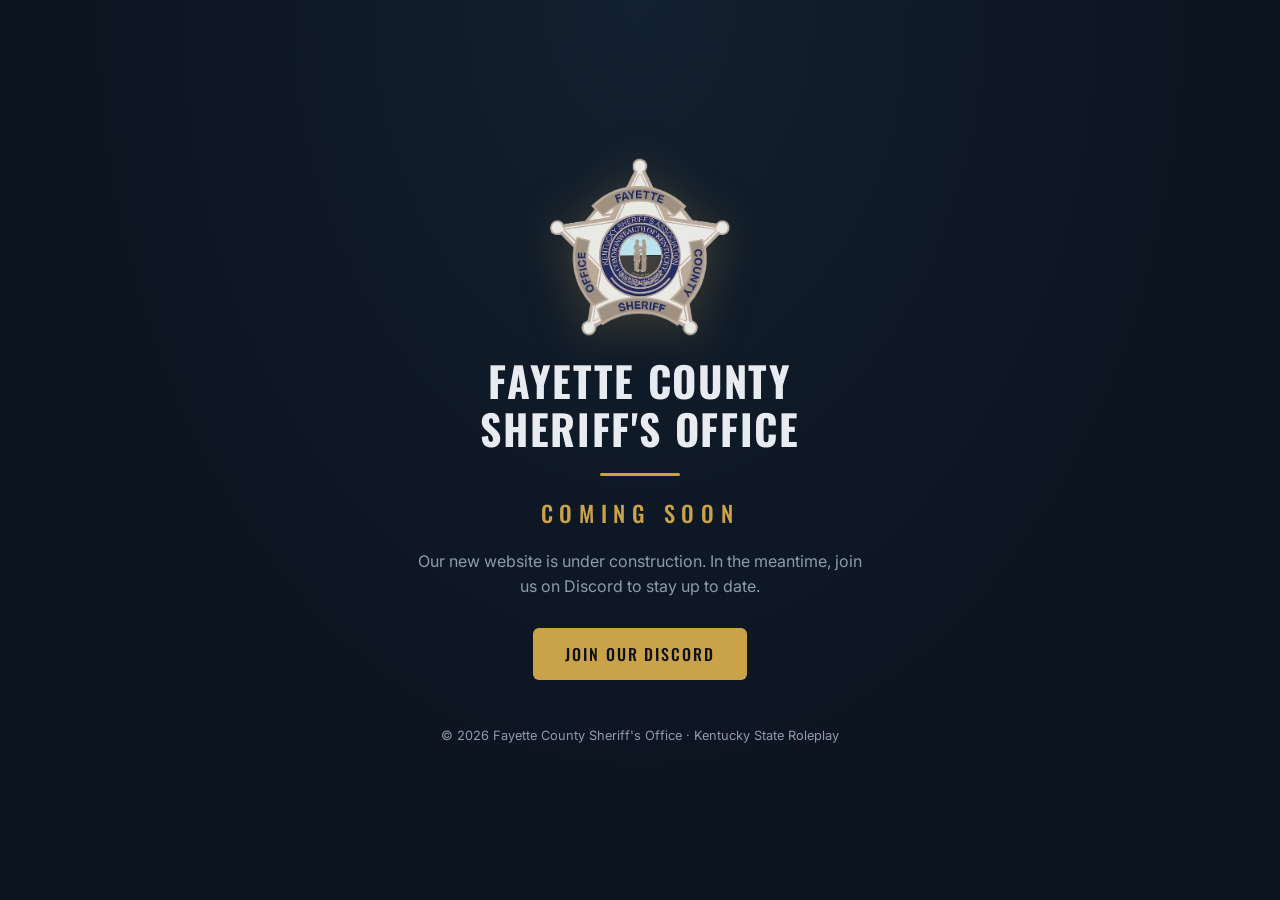
==== index.html @ 818e6e17 "Add files via upload" ====
<!DOCTYPE html>
<html lang="en">
<head>
  <meta charset="UTF-8">
  <meta name="viewport" content="width=device-width, initial-scale=1.0">
  <title>Fayette County Sheriff's Office</title>
  <meta name="description" content="Fayette County Sheriff's Office - Kentucky State Roleplay. Website coming soon.">
  <link rel="icon" href="logo.png">
  <link rel="preconnect" href="https://fonts.googleapis.com">
  <link rel="preconnect" href="https://fonts.gstatic.com" crossorigin>
  <link href="https://fonts.googleapis.com/css2?family=Oswald:wght@500;700&family=Inter:wght@400;500&display=swap" rel="stylesheet">
  <style>
    :root {
      --bg: #0c1420;
      --bg-2: #13202f;
      --gold: #c9a24a;
      --gold-light: #e2c275;
      --text: #e8ecf1;
      --muted: #8f9bab;
    }

    * { margin: 0; padding: 0; box-sizing: border-box; }

    html, body { height: 100%; }

    body {
      font-family: "Inter", system-ui, sans-serif;
      color: var(--text);
      background:
        radial-gradient(ellipse at top, var(--bg-2) 0%, var(--bg) 65%);
      background-color: var(--bg);
      display: flex;
      flex-direction: column;
      align-items: center;
      justify-content: center;
      text-align: center;
      padding: 24px 16px;
      min-height: 100vh;
    }

    main {
      display: flex;
      flex-direction: column;
      align-items: center;
      gap: 20px;
      max-width: 640px;
      width: 100%;
    }

    .logo {
      width: 180px;
      height: 180px;
      object-fit: contain;
      filter: drop-shadow(0 6px 24px rgba(201, 162, 74, 0.25));
    }

    .dept {
      font-family: "Oswald", sans-serif;
      font-weight: 700;
      font-size: clamp(1.6rem, 5vw, 2.6rem);
      letter-spacing: 0.04em;
      text-transform: uppercase;
      line-height: 1.15;
    }

    .divider {
      width: 80px;
      height: 3px;
      background: var(--gold);
      border-radius: 2px;
    }

    .status {
      font-family: "Oswald", sans-serif;
      font-weight: 500;
      font-size: clamp(1.1rem, 3.5vw, 1.4rem);
      letter-spacing: 0.3em;
      text-transform: uppercase;
      color: var(--gold);
    }

    .blurb {
      color: var(--muted);
      font-size: 1rem;
      line-height: 1.6;
      max-width: 460px;
    }

    .btn {
      margin-top: 8px;
      display: inline-block;
      padding: 14px 32px;
      background: var(--gold);
      color: #111;
      font-family: "Oswald", sans-serif;
      font-weight: 500;
      font-size: 1rem;
      letter-spacing: 0.12em;
      text-transform: uppercase;
      text-decoration: none;
      border-radius: 6px;
      transition: background 0.2s ease, transform 0.2s ease;
    }

    .btn:hover,
    .btn:focus-visible {
      background: var(--gold-light);
      transform: translateY(-2px);
    }

    footer {
      margin-top: 48px;
      color: var(--muted);
      font-size: 0.8rem;
    }
  </style>
</head>
<body>
  <main>
    <img class="logo" src="logo.png" alt="Fayette County Sheriff's Office logo" onerror="this.style.display='none'">
    <h1 class="dept">Fayette County<br>Sheriff's Office</h1>
    <div class="divider"></div>
    <p class="status">Coming Soon</p>
    <p class="blurb">Our new website is under construction. In the meantime, join us on Discord to stay up to date.</p>
    <a class="btn" href="https://discord.gg/nMPwQ7AFHk" target="_blank" rel="noopener">Join Our Discord</a>
  </main>
  <footer>
    &copy; <span id="year"></span> Fayette County Sheriff's Office &middot; Kentucky State Roleplay
  </footer>
  <script>
    document.getElementById("year").textContent = new Date().getFullYear();
  </script>
</body>
</html>
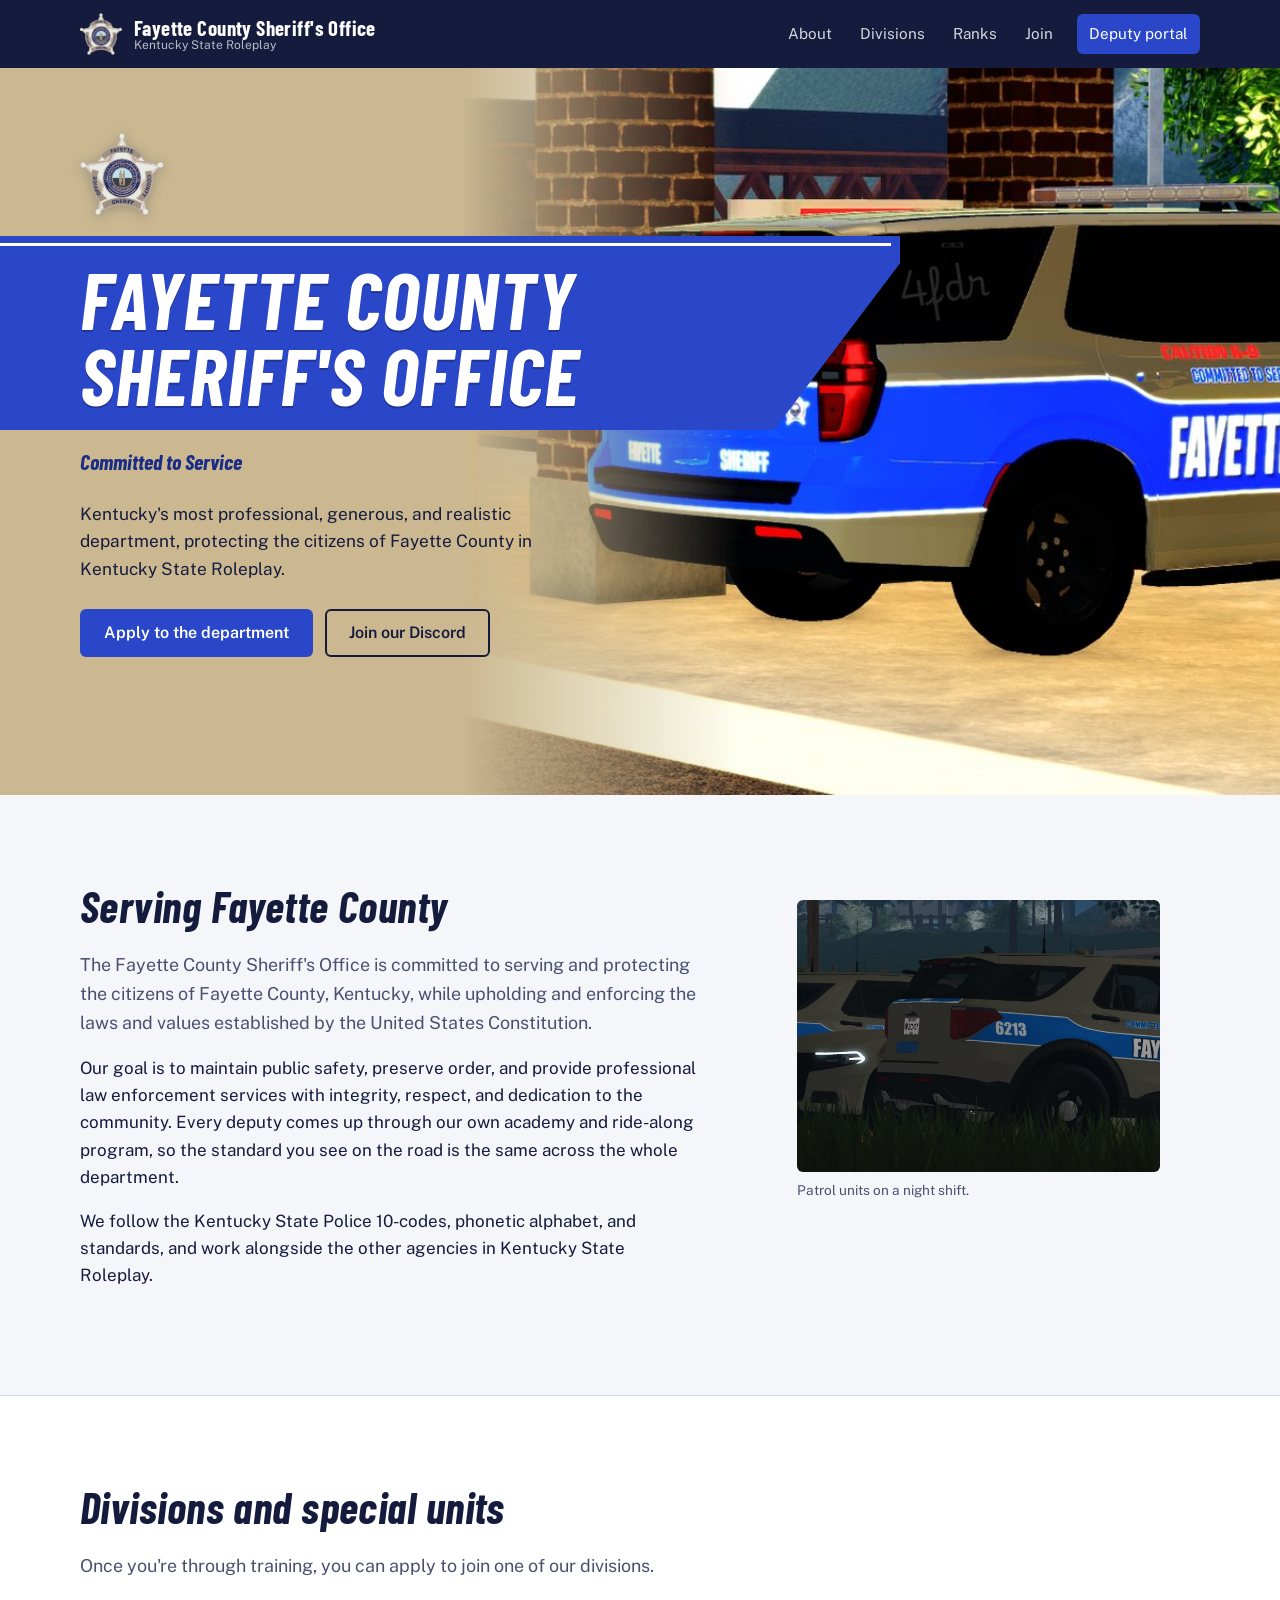
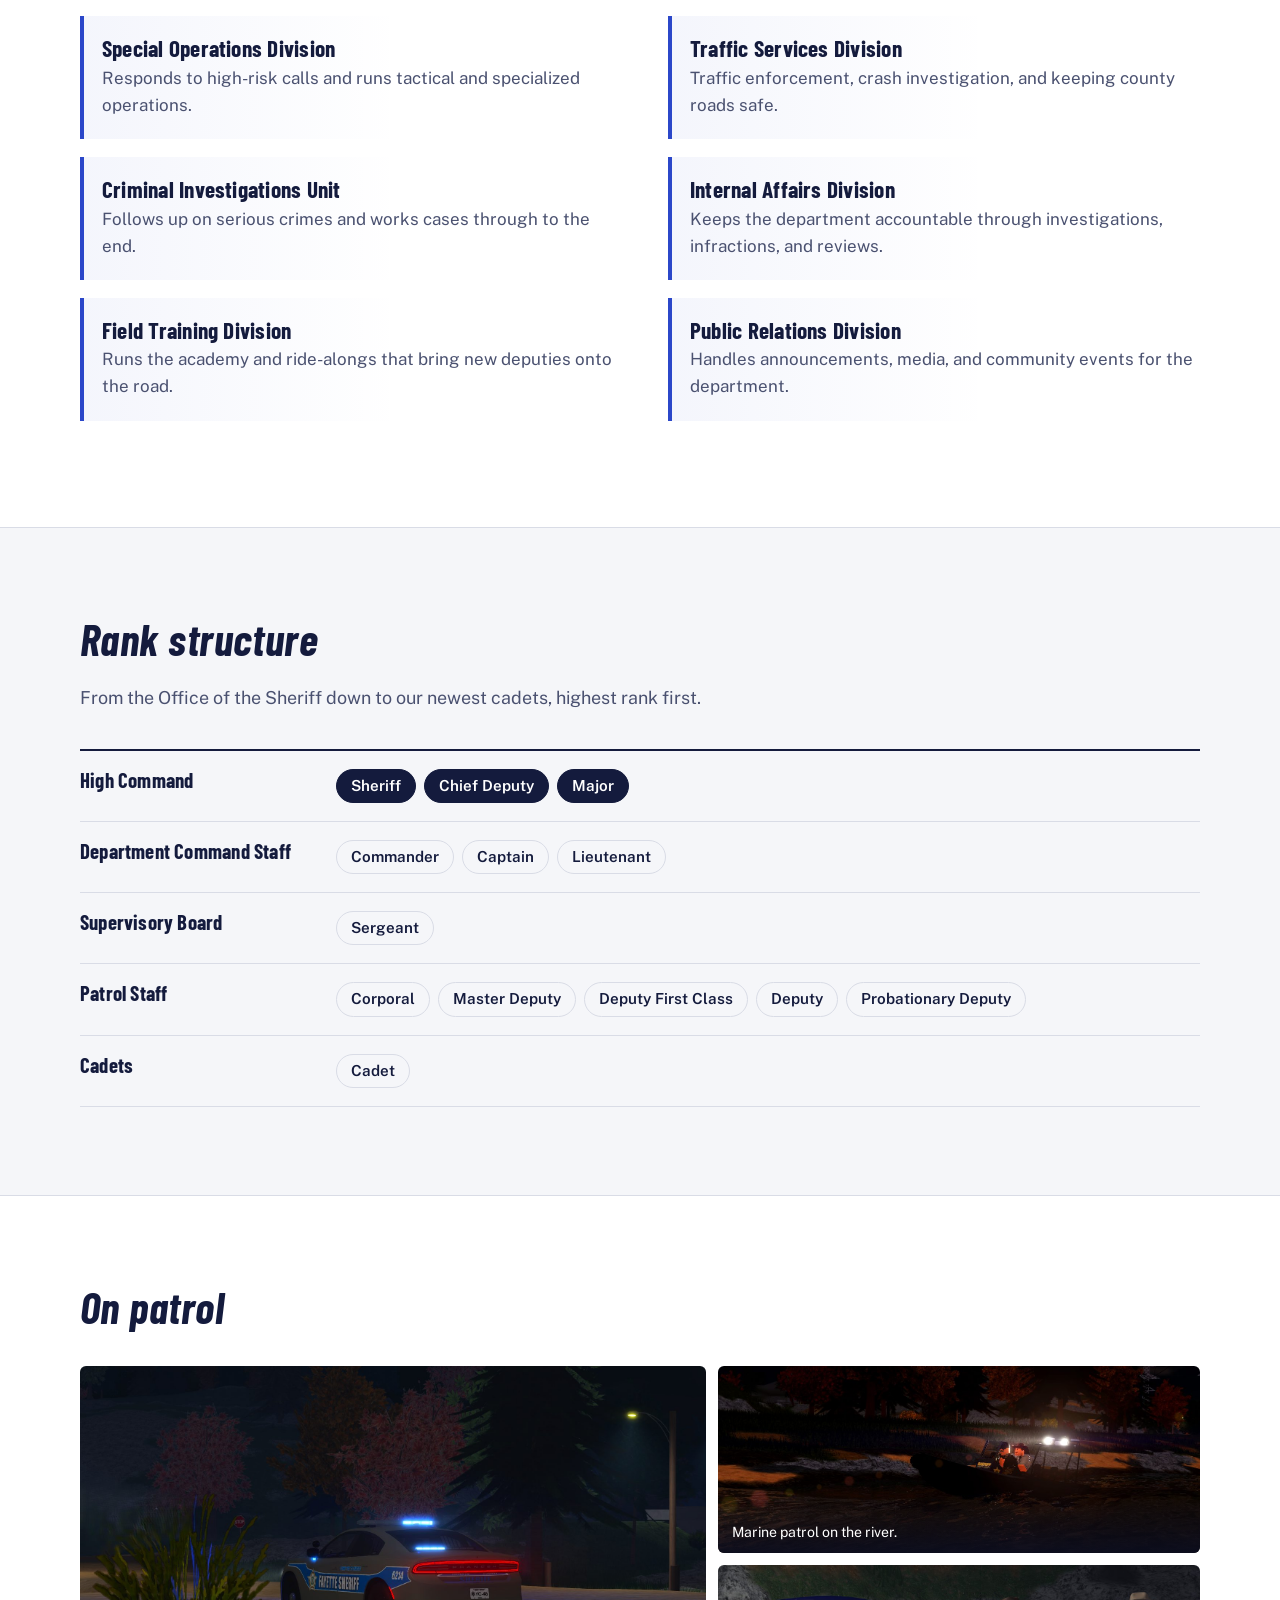
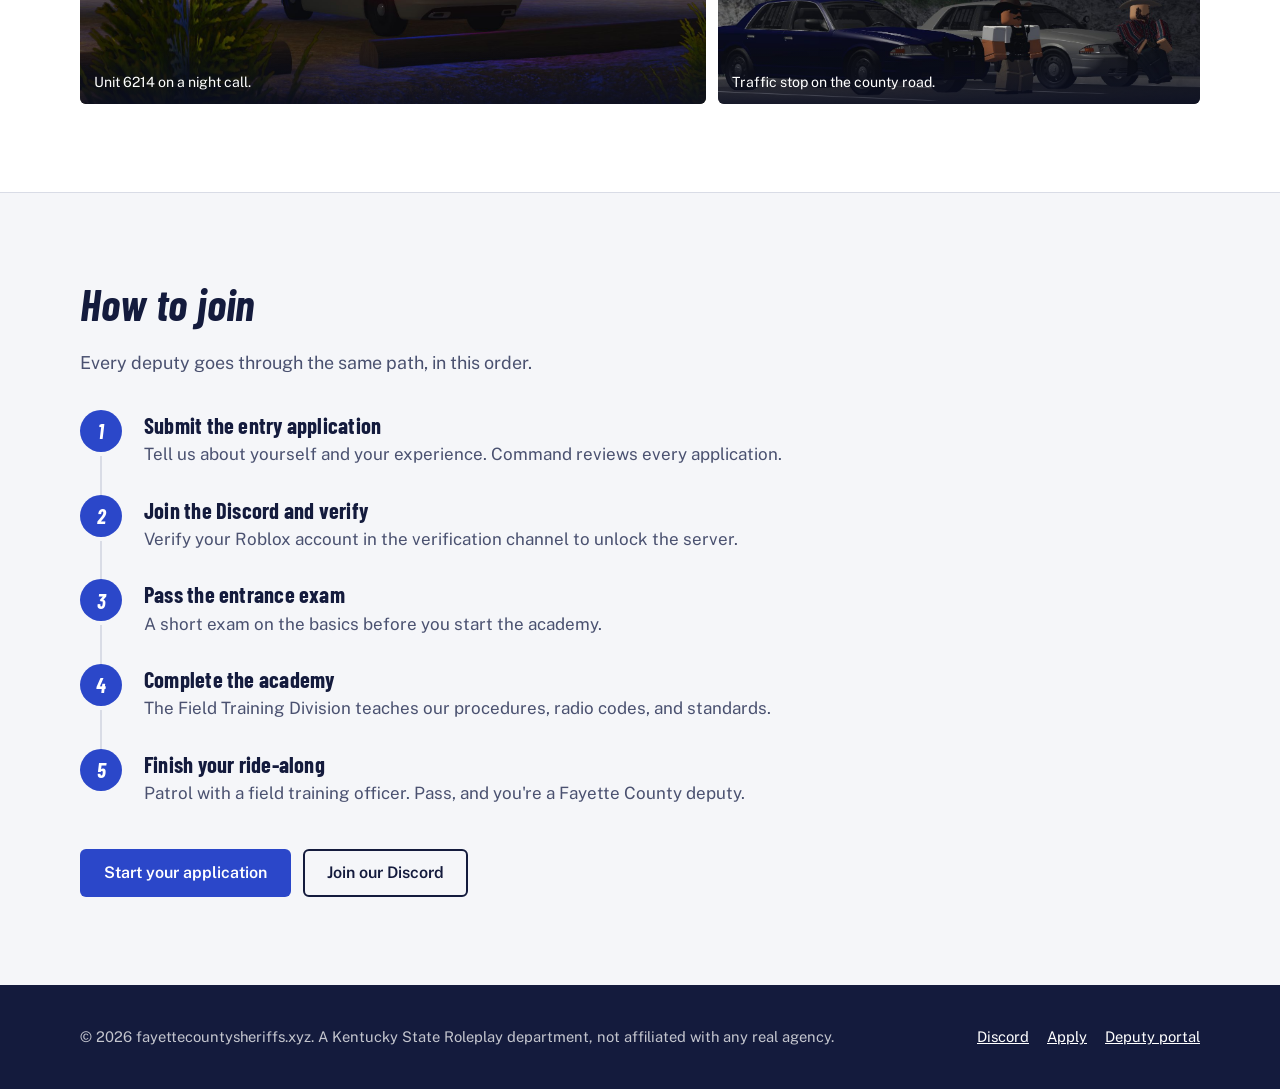
==== commit ab6f2d88: "Add files via upload" ====
--- a/index.html
+++ b/index.html
@@ -4,131 +4,254 @@
   <meta charset="UTF-8">
   <meta name="viewport" content="width=device-width, initial-scale=1.0">
   <title>Fayette County Sheriff's Office</title>
-  <meta name="description" content="Fayette County Sheriff's Office - Kentucky State Roleplay. Website coming soon.">
+  <meta name="description" content="The Fayette County Sheriff's Office in Kentucky State Roleplay. Committed to Service.">
+  <meta property="og:title" content="Fayette County Sheriff's Office">
+  <meta property="og:description" content="Kentucky's most professional, generous, and realistic department. Committed to Service.">
+  <meta property="og:image" content="https://fayettecountysheriffs.xyz/photo-tahoe.jpg">
+  <meta name="theme-color" content="#141b3d">
   <link rel="icon" href="logo.png">
   <link rel="preconnect" href="https://fonts.googleapis.com">
   <link rel="preconnect" href="https://fonts.gstatic.com" crossorigin>
-  <link href="https://fonts.googleapis.com/css2?family=Oswald:wght@500;700&family=Inter:wght@400;500&display=swap" rel="stylesheet">
+  <link href="https://fonts.googleapis.com/css2?family=Barlow+Condensed:ital,wght@0,600;0,700;1,700&family=Public+Sans:wght@400;600;700&display=swap" rel="stylesheet">
+  <link rel="stylesheet" href="styles.css">
   <style>
-    :root {
-      --bg: #0c1420;
-      --bg-2: #13202f;
-      --gold: #c9a24a;
-      --gold-light: #e2c275;
-      --text: #e8ecf1;
-      --muted: #8f9bab;
-    }
-
-    * { margin: 0; padding: 0; box-sizing: border-box; }
-
-    html, body { height: 100%; }
-
-    body {
-      font-family: "Inter", system-ui, sans-serif;
-      color: var(--text);
-      background:
-        radial-gradient(ellipse at top, var(--bg-2) 0%, var(--bg) 65%);
-      background-color: var(--bg);
-      display: flex;
-      flex-direction: column;
-      align-items: center;
-      justify-content: center;
-      text-align: center;
-      padding: 24px 16px;
-      min-height: 100vh;
-    }
-
-    main {
-      display: flex;
-      flex-direction: column;
-      align-items: center;
-      gap: 20px;
-      max-width: 640px;
-      width: 100%;
-    }
-
-    .logo {
-      width: 180px;
-      height: 180px;
-      object-fit: contain;
-      filter: drop-shadow(0 6px 24px rgba(201, 162, 74, 0.25));
-    }
-
-    .dept {
-      font-family: "Oswald", sans-serif;
-      font-weight: 700;
-      font-size: clamp(1.6rem, 5vw, 2.6rem);
-      letter-spacing: 0.04em;
-      text-transform: uppercase;
-      line-height: 1.15;
-    }
-
-    .divider {
-      width: 80px;
-      height: 3px;
-      background: var(--gold);
-      border-radius: 2px;
-    }
-
-    .status {
-      font-family: "Oswald", sans-serif;
-      font-weight: 500;
-      font-size: clamp(1.1rem, 3.5vw, 1.4rem);
-      letter-spacing: 0.3em;
-      text-transform: uppercase;
-      color: var(--gold);
-    }
-
-    .blurb {
-      color: var(--muted);
-      font-size: 1rem;
-      line-height: 1.6;
-      max-width: 460px;
-    }
-
-    .btn {
-      margin-top: 8px;
-      display: inline-block;
-      padding: 14px 32px;
-      background: var(--gold);
-      color: #111;
-      font-family: "Oswald", sans-serif;
-      font-weight: 500;
-      font-size: 1rem;
-      letter-spacing: 0.12em;
-      text-transform: uppercase;
-      text-decoration: none;
-      border-radius: 6px;
-      transition: background 0.2s ease, transform 0.2s ease;
-    }
-
-    .btn:hover,
-    .btn:focus-visible {
-      background: var(--gold-light);
-      transform: translateY(-2px);
-    }
-
-    footer {
-      margin-top: 48px;
-      color: var(--muted);
-      font-size: 0.8rem;
-    }
+    /* ---------- hero: the livery ---------- */
+    .hero {
+      --gutter: max(16px, calc((100vw - var(--wrap)) / 2));
+      position: relative; overflow: hidden;
+      background: var(--khaki);
+      padding: 64px 0 72px;
+      min-height: 560px;
+    }
+    .hero-photo {
+      position: absolute; top: 0; right: 0; bottom: 0; width: 64%; height: 100%;
+      object-fit: cover; object-position: 60% 50%;
+      -webkit-mask-image: linear-gradient(to right, transparent 0%, #000 34%);
+      mask-image: linear-gradient(to right, transparent 0%, #000 34%);
+    }
+    .hero-inner { position: relative; }
+    .hero-badge { width: 84px; height: 84px; margin-bottom: 20px; filter: drop-shadow(0 2px 6px rgba(20, 27, 61, 0.25)); }
+
+    .stripe {
+      position: relative;
+      margin-left: calc(var(--gutter) * -1);
+      padding: 18px 64px 18px var(--gutter);
+      width: min(100vw, calc(var(--gutter) + 820px));
+      background: var(--blue);
+      clip-path: polygon(0 0, 100% 0, 100% 14%, 86% 100%, 0 100%);
+      animation: stripe-in 0.9s cubic-bezier(0.2, 0.7, 0.2, 1) both;
+    }
+    /* white pinstripe riding the top edge, like the decal */
+    .stripe::before {
+      content: ""; position: absolute; left: 0; right: 0; top: 7px; height: 3px; background: var(--white);
+      clip-path: polygon(0 0, 99% 0, 99% 100%, 0 100%);
+    }
+    .stripe h1 {
+      margin: 6px 0 0; color: var(--white);
+      font-size: clamp(2.7rem, 7vw, 5rem); font-style: italic; text-transform: uppercase; letter-spacing: 0.015em;
+      line-height: 0.95;
+      text-shadow: 0 2px 0 rgba(10, 16, 50, 0.35);
+    }
+    @keyframes stripe-in { from { transform: translateX(-102%); } to { transform: none; } }
+
+    .motto { font-family: var(--display); font-style: italic; font-weight: 700; color: var(--blue-deep); font-size: 1.35rem; margin: 14px 0 22px; }
+    .hero-lede { max-width: 470px; font-size: 1.08rem; color: var(--ink); }
+    .hero-actions { display: flex; flex-wrap: wrap; gap: 12px; margin-top: 26px; }
+    .hero-live { margin-top: 26px; font-size: 0.95rem; color: var(--ink-soft); min-height: 1.6em; }
+    .hero-live b { color: var(--ink); }
+
+    @media (max-width: 860px) {
+      .hero { padding: 0 0 48px; min-height: 0; }
+      .hero-photo { position: static; width: 100%; height: 240px; -webkit-mask-image: linear-gradient(to bottom, #000 70%, transparent); mask-image: linear-gradient(to bottom, #000 70%, transparent); }
+      .hero-badge { display: none; }
+      .stripe { margin-top: -28px; padding-right: 40px; }
+    }
+
+    /* ---------- sections ---------- */
+    section.block { padding: 88px 0; }
+    section.block.tint { background: var(--white); border-block: 1px solid var(--line); }
+    .lead { font-size: 1.12rem; max-width: 64ch; color: var(--ink-soft); }
+
+    /* announcements */
+    #announcements { display: none; background: var(--ink); color: var(--white); padding: 28px 0; }
+    #announcements.show { display: block; }
+    .ann { display: grid; grid-template-columns: 140px 1fr; gap: 6px 24px; padding: 12px 0; border-top: 1px solid rgba(255, 255, 255, 0.12); }
+    .ann:first-of-type { border-top: 0; }
+    .ann time { color: var(--khaki); font-size: 0.9rem; padding-top: 3px; }
+    .ann h3 { margin: 0 0 4px; font-size: 1.35rem; }
+    .ann p { margin: 0; color: rgba(255, 255, 255, 0.82); white-space: pre-line; }
+    @media (max-width: 640px) { .ann { grid-template-columns: 1fr; } }
+
+    /* about */
+    .about { display: grid; grid-template-columns: 1.4fr 1fr; gap: 56px; align-items: start; }
+    .about-photo img { border-radius: var(--radius); aspect-ratio: 4 / 3; object-fit: cover; width: 100%; }
+    .about-photo figcaption { font-size: 0.85rem; color: var(--ink-soft); margin-top: 8px; }
+    @media (max-width: 860px) { .about { grid-template-columns: 1fr; gap: 32px; } }
+
+    /* divisions */
+    .divisions { display: grid; grid-template-columns: repeat(2, 1fr); gap: 0 56px; margin-top: 36px; }
+    .division { padding: 20px 0 20px 18px; border-left: 4px solid var(--blue); margin-bottom: 18px; background: linear-gradient(to right, rgba(43, 71, 201, 0.05), transparent 60%); }
+    .division h3 { margin-bottom: 4px; }
+    .division p { margin: 0; color: var(--ink-soft); }
+    @media (max-width: 760px) { .divisions { grid-template-columns: 1fr; } }
+
+    /* ranks: highest at the top, grouped by tier */
+    .ranks { margin-top: 36px; border-top: 2px solid var(--ink); }
+    .tier { display: grid; grid-template-columns: 240px 1fr; gap: 16px; padding: 18px 0; border-bottom: 1px solid var(--line); }
+    .tier h3 { margin: 0; font-size: 1.3rem; }
+    .tier ol { list-style: none; margin: 0; padding: 0; display: flex; flex-wrap: wrap; gap: 8px; }
+    .tier li { background: var(--paper); border: 1px solid var(--line); border-radius: 999px; padding: 4px 14px; font-weight: 600; font-size: 0.95rem; }
+    .tier.top li { background: var(--ink); color: var(--white); border-color: var(--ink); }
+    @media (max-width: 640px) { .tier { grid-template-columns: 1fr; gap: 8px; } }
+
+    /* gallery */
+    .gallery { display: grid; grid-template-columns: 1.3fr 1fr; grid-template-rows: auto auto; gap: 12px; margin-top: 36px; }
+    .gallery figure { margin: 0; position: relative; overflow: hidden; border-radius: var(--radius); background: var(--ink); }
+    .gallery img { width: 100%; height: 100%; object-fit: cover; }
+    .gallery .tall { grid-row: span 2; }
+    .gallery figcaption { position: absolute; left: 0; right: 0; bottom: 0; padding: 24px 14px 10px; color: var(--white); font-size: 0.88rem; background: linear-gradient(transparent, rgba(10, 14, 35, 0.8)); }
+    @media (max-width: 760px) { .gallery { grid-template-columns: 1fr; } .gallery .tall { grid-row: auto; } }
+
+    /* join: a real sequence */
+    .steps { list-style: none; counter-reset: step; padding: 0; margin: 36px 0 0; display: grid; gap: 0; max-width: 760px; }
+    .steps li { counter-increment: step; position: relative; padding: 0 0 30px 64px; }
+    .steps li::before {
+      content: counter(step); position: absolute; left: 0; top: -4px; width: 42px; height: 42px; border-radius: 50%;
+      display: grid; place-items: center; background: var(--blue); color: var(--white);
+      font: italic 700 1.3rem var(--display);
+    }
+    .steps li:not(:last-child)::after { content: ""; position: absolute; left: 20px; top: 42px; bottom: 2px; width: 2px; background: var(--line); }
+    .steps h3 { margin-bottom: 4px; font-size: 1.4rem; }
+    .steps p { margin: 0; color: var(--ink-soft); }
+    .join-actions { display: flex; flex-wrap: wrap; gap: 12px; margin-top: 12px; }
   </style>
 </head>
 <body>
+  <header class="topbar">
+    <div class="wrap">
+      <a class="brand" href="./">
+        <img src="logo.png" alt="">
+        <span>Fayette County Sheriff's Office<small>Kentucky State Roleplay</small></span>
+      </a>
+      <button class="nav-toggle" aria-expanded="false" aria-controls="nav">Menu</button>
+      <nav class="nav" id="nav" aria-label="Main">
+        <a href="#about">About</a>
+        <a href="#divisions">Divisions</a>
+        <a href="#ranks">Ranks</a>
+        <a href="#join">Join</a>
+        <a class="nav-portal" href="portal.html">Deputy portal</a>
+      </nav>
+    </div>
+  </header>
+
   <main>
-    <img class="logo" src="logo.png" alt="Fayette County Sheriff's Office logo" onerror="this.style.display='none'">
-    <h1 class="dept">Fayette County<br>Sheriff's Office</h1>
-    <div class="divider"></div>
-    <p class="status">Coming Soon</p>
-    <p class="blurb">Our new website is under construction. In the meantime, join us on Discord to stay up to date.</p>
-    <a class="btn" href="https://discord.gg/nMPwQ7AFHk" target="_blank" rel="noopener">Join Our Discord</a>
+    <section class="hero">
+      <img class="hero-photo" src="photo-tahoe.jpg" alt="A tan and blue Fayette Sheriff Tahoe parked at a gas station">
+      <div class="wrap hero-inner">
+        <img class="hero-badge" src="logo.png" alt="Fayette County Sheriff's Office badge">
+        <div class="stripe"><h1>Fayette County<br>Sheriff's Office</h1></div>
+        <p class="motto">Committed to Service</p>
+        <p class="hero-lede">Kentucky's most professional, generous, and realistic department, protecting the citizens of Fayette County in Kentucky State Roleplay.</p>
+        <div class="hero-actions">
+          <a class="btn btn-primary" href="https://melon.ly/form/7511863119010861056" target="_blank" rel="noopener">Apply to the department</a>
+          <a class="btn btn-outline" href="https://discord.gg/nMPwQ7AFHk" target="_blank" rel="noopener">Join our Discord</a>
+        </div>
+        <p class="hero-live" id="live" aria-live="polite"></p>
+      </div>
+    </section>
+
+    <section id="announcements" aria-labelledby="ann-title">
+      <div class="wrap">
+        <h2 id="ann-title" class="sr-only">Announcements</h2>
+        <div id="ann-list"></div>
+      </div>
+    </section>
+
+    <section class="block" id="about">
+      <div class="wrap about">
+        <div>
+          <h2>Serving Fayette County</h2>
+          <p class="lead">The Fayette County Sheriff's Office is committed to serving and protecting the citizens of Fayette County, Kentucky, while upholding and enforcing the laws and values established by the United States Constitution.</p>
+          <p>Our goal is to maintain public safety, preserve order, and provide professional law enforcement services with integrity, respect, and dedication to the community. Every deputy comes up through our own academy and ride-along program, so the standard you see on the road is the same across the whole department.</p>
+          <p>We follow the Kentucky State Police 10-codes, phonetic alphabet, and standards, and work alongside the other agencies in Kentucky State Roleplay.</p>
+        </div>
+        <figure class="about-photo">
+          <img src="photo-explorers.jpg" alt="Two Fayette Sheriff Explorers, units 6213, parked on the shoulder at night" loading="lazy">
+          <figcaption>Patrol units on a night shift.</figcaption>
+        </figure>
+      </div>
+    </section>
+
+    <section class="block tint" id="divisions">
+      <div class="wrap">
+        <h2>Divisions and special units</h2>
+        <p class="lead">Once you're through training, you can apply to join one of our divisions.</p>
+        <div class="divisions">
+          <div class="division"><h3>Special Operations Division</h3><p>Responds to high-risk calls and runs tactical and specialized operations.</p></div>
+          <div class="division"><h3>Traffic Services Division</h3><p>Traffic enforcement, crash investigation, and keeping county roads safe.</p></div>
+          <div class="division"><h3>Criminal Investigations Unit</h3><p>Follows up on serious crimes and works cases through to the end.</p></div>
+          <div class="division"><h3>Internal Affairs Division</h3><p>Keeps the department accountable through investigations, infractions, and reviews.</p></div>
+          <div class="division"><h3>Field Training Division</h3><p>Runs the academy and ride-alongs that bring new deputies onto the road.</p></div>
+          <div class="division"><h3>Public Relations Division</h3><p>Handles announcements, media, and community events for the department.</p></div>
+        </div>
+      </div>
+    </section>
+
+    <section class="block" id="ranks">
+      <div class="wrap">
+        <h2>Rank structure</h2>
+        <p class="lead">From the Office of the Sheriff down to our newest cadets, highest rank first.</p>
+        <div class="ranks">
+          <div class="tier top"><h3>High Command</h3><ol><li>Sheriff</li><li>Chief Deputy</li><li>Major</li></ol></div>
+          <div class="tier"><h3>Department Command Staff</h3><ol><li>Commander</li><li>Captain</li><li>Lieutenant</li></ol></div>
+          <div class="tier"><h3>Supervisory Board</h3><ol><li>Sergeant</li></ol></div>
+          <div class="tier"><h3>Patrol Staff</h3><ol><li>Corporal</li><li>Master Deputy</li><li>Deputy First Class</li><li>Deputy</li><li>Probationary Deputy</li></ol></div>
+          <div class="tier"><h3>Cadets</h3><ol><li>Cadet</li></ol></div>
+        </div>
+      </div>
+    </section>
+
+    <section class="block tint" id="gallery">
+      <div class="wrap">
+        <h2>On patrol</h2>
+        <div class="gallery">
+          <figure class="tall"><img src="photo-charger.jpg" alt="A Fayette Sheriff Charger, unit 6214, with its blue lights on at night" loading="lazy"><figcaption>Unit 6214 on a night call.</figcaption></figure>
+          <figure><img src="photo-marine.jpg" alt="Two deputies in a sheriff's boat on the river at night" loading="lazy"><figcaption>Marine patrol on the river.</figcaption></figure>
+          <figure><img src="photo-crownvic.jpg" alt="A deputy standing between two Crown Victorias" loading="lazy"><figcaption>Traffic stop on the county road.</figcaption></figure>
+        </div>
+      </div>
+    </section>
+
+    <section class="block" id="join">
+      <div class="wrap">
+        <h2>How to join</h2>
+        <p class="lead">Every deputy goes through the same path, in this order.</p>
+        <ol class="steps">
+          <li><h3>Submit the entry application</h3><p>Tell us about yourself and your experience. Command reviews every application.</p></li>
+          <li><h3>Join the Discord and verify</h3><p>Verify your Roblox account in the verification channel to unlock the server.</p></li>
+          <li><h3>Pass the entrance exam</h3><p>A short exam on the basics before you start the academy.</p></li>
+          <li><h3>Complete the academy</h3><p>The Field Training Division teaches our procedures, radio codes, and standards.</p></li>
+          <li><h3>Finish your ride-along</h3><p>Patrol with a field training officer. Pass, and you're a Fayette County deputy.</p></li>
+        </ol>
+        <div class="join-actions">
+          <a class="btn btn-primary" href="https://melon.ly/form/7511863119010861056" target="_blank" rel="noopener">Start your application</a>
+          <a class="btn btn-outline" href="https://discord.gg/nMPwQ7AFHk" target="_blank" rel="noopener">Join our Discord</a>
+        </div>
+      </div>
+    </section>
   </main>
-  <footer>
-    &copy; <span id="year"></span> Fayette County Sheriff's Office &middot; Kentucky State Roleplay
+
+  <footer class="footer">
+    <div class="wrap">
+      <div>&copy; <span id="year">2026</span> fayettecountysheriffs.xyz. A Kentucky State Roleplay department, not affiliated with any real agency.</div>
+      <div class="footer-links">
+        <a href="https://discord.gg/nMPwQ7AFHk" target="_blank" rel="noopener">Discord</a>
+        <a href="https://melon.ly/form/7511863119010861056" target="_blank" rel="noopener">Apply</a>
+        <a href="portal.html">Deputy portal</a>
+      </div>
+    </div>
   </footer>
-  <script>
-    document.getElementById("year").textContent = new Date().getFullYear();
-  </script>
+
+  <script src="site.js"></script>
 </body>
 </html>
--- a/styles.css
+++ b/styles.css
@@ -0,0 +1,108 @@
+/* Fayette County Sheriff's Office - shared styles.
+   Palette taken from the patrol livery: tan body, royal-blue stripe, white pinstripe. */
+:root {
+  --ink: #141b3d;
+  --ink-soft: #4a5170;
+  --blue: #2b47c9;
+  --blue-deep: #1b2c86;
+  --khaki: #cbb891;
+  --khaki-pale: #ece4d3;
+  --paper: #f5f6f9;
+  --white: #ffffff;
+  --line: #d9dce6;
+  --danger: #b4232f;
+  --ok: #1f7a4d;
+
+  --display: "Barlow Condensed", "Arial Narrow", sans-serif;
+  --body: "Public Sans", system-ui, sans-serif;
+
+  --wrap: 1120px;
+  --radius: 6px;
+}
+
+* { box-sizing: border-box; }
+html { scroll-behavior: smooth; }
+body {
+  margin: 0;
+  font-family: var(--body);
+  font-size: 17px;
+  line-height: 1.6;
+  color: var(--ink);
+  background: var(--paper);
+}
+img { max-width: 100%; display: block; }
+a { color: var(--blue); }
+a:hover { color: var(--blue-deep); }
+:focus-visible { outline: 3px solid var(--blue); outline-offset: 2px; }
+
+h1, h2, h3 { font-family: var(--display); font-weight: 700; line-height: 1.05; margin: 0 0 0.5em; letter-spacing: 0.01em; }
+h2 { font-size: clamp(2rem, 4vw, 2.75rem); font-style: italic; }
+h3 { font-size: 1.45rem; }
+p { margin: 0 0 1em; }
+
+.wrap { width: min(var(--wrap), 100% - 32px); margin-inline: auto; }
+
+/* ---------- buttons ---------- */
+.btn {
+  display: inline-flex; align-items: center; justify-content: center; gap: 8px;
+  font: 600 1rem/1 var(--body);
+  padding: 14px 22px; border-radius: var(--radius);
+  border: 2px solid transparent; cursor: pointer; text-decoration: none;
+  transition: background-color 0.15s ease, color 0.15s ease, border-color 0.15s ease;
+}
+.btn-primary { background: var(--blue); color: var(--white); }
+.btn-primary:hover { background: var(--blue-deep); color: var(--white); }
+.btn-outline { border-color: var(--ink); color: var(--ink); background: transparent; }
+.btn-outline:hover { background: var(--ink); color: var(--white); }
+.btn-quiet { background: transparent; color: var(--ink-soft); padding: 10px 12px; }
+.btn-quiet:hover { color: var(--ink); background: rgba(20, 27, 61, 0.06); }
+.btn-danger { background: transparent; color: var(--danger); border-color: var(--danger); }
+.btn-danger:hover { background: var(--danger); color: var(--white); }
+.btn-sm { padding: 8px 14px; font-size: 0.9rem; }
+.btn:disabled { opacity: 0.55; cursor: not-allowed; }
+
+/* ---------- top bar ---------- */
+.topbar { background: var(--ink); color: var(--white); position: relative; z-index: 5; }
+.topbar .wrap { display: flex; align-items: center; justify-content: space-between; gap: 16px; min-height: 68px; }
+.brand { display: flex; align-items: center; gap: 12px; color: var(--white); text-decoration: none; }
+.brand img { width: 42px; height: 42px; }
+.brand span { font-family: var(--display); font-weight: 700; font-size: 1.3rem; letter-spacing: 0.02em; line-height: 1.05; }
+.brand small { display: block; font-family: var(--body); font-weight: 400; font-size: 0.75rem; letter-spacing: 0; opacity: 0.7; }
+.nav { display: flex; align-items: center; gap: 4px; }
+.nav a { color: rgba(255, 255, 255, 0.82); text-decoration: none; font-size: 0.95rem; padding: 8px 12px; border-radius: var(--radius); }
+.nav a:hover { color: var(--white); background: rgba(255, 255, 255, 0.08); }
+.nav a.nav-portal { background: var(--blue); color: var(--white); margin-left: 8px; }
+.nav a.nav-portal:hover { background: #3a58e0; }
+.nav-toggle { display: none; background: none; border: 0; color: var(--white); font: 600 0.95rem var(--body); padding: 10px; cursor: pointer; }
+
+@media (max-width: 860px) {
+  .nav-toggle { display: block; }
+  .nav { display: none; position: absolute; top: 68px; left: 0; right: 0; flex-direction: column; align-items: stretch; background: var(--ink); padding: 8px 16px 16px; }
+  .nav.open { display: flex; }
+  .nav a.nav-portal { margin: 8px 0 0; text-align: center; }
+}
+
+/* ---------- forms ---------- */
+label { display: block; font-weight: 600; font-size: 0.92rem; margin-bottom: 6px; }
+.field { margin-bottom: 18px; }
+.hint { font-size: 0.85rem; color: var(--ink-soft); margin-top: 4px; }
+input, select, textarea {
+  width: 100%; font: 400 1rem var(--body); color: var(--ink);
+  padding: 11px 12px; border: 1.5px solid var(--line); border-radius: var(--radius); background: var(--white);
+}
+input:focus, select:focus, textarea:focus { border-color: var(--blue); outline: none; box-shadow: 0 0 0 3px rgba(43, 71, 201, 0.18); }
+textarea { resize: vertical; min-height: 120px; line-height: 1.5; }
+
+.form-error { color: var(--danger); font-weight: 600; font-size: 0.92rem; min-height: 1.4em; margin: 0 0 12px; }
+
+/* ---------- footer ---------- */
+.footer { background: var(--ink); color: rgba(255, 255, 255, 0.75); padding: 40px 0; font-size: 0.92rem; }
+.footer .wrap { display: flex; flex-wrap: wrap; justify-content: space-between; gap: 20px; align-items: center; }
+.footer a { color: var(--white); }
+.footer-links { display: flex; flex-wrap: wrap; gap: 18px; }
+
+.sr-only { position: absolute; width: 1px; height: 1px; overflow: hidden; clip: rect(0 0 0 0); white-space: nowrap; }
+
+@media (prefers-reduced-motion: reduce) {
+  *, *::before, *::after { animation: none !important; transition: none !important; scroll-behavior: auto !important; }
+}
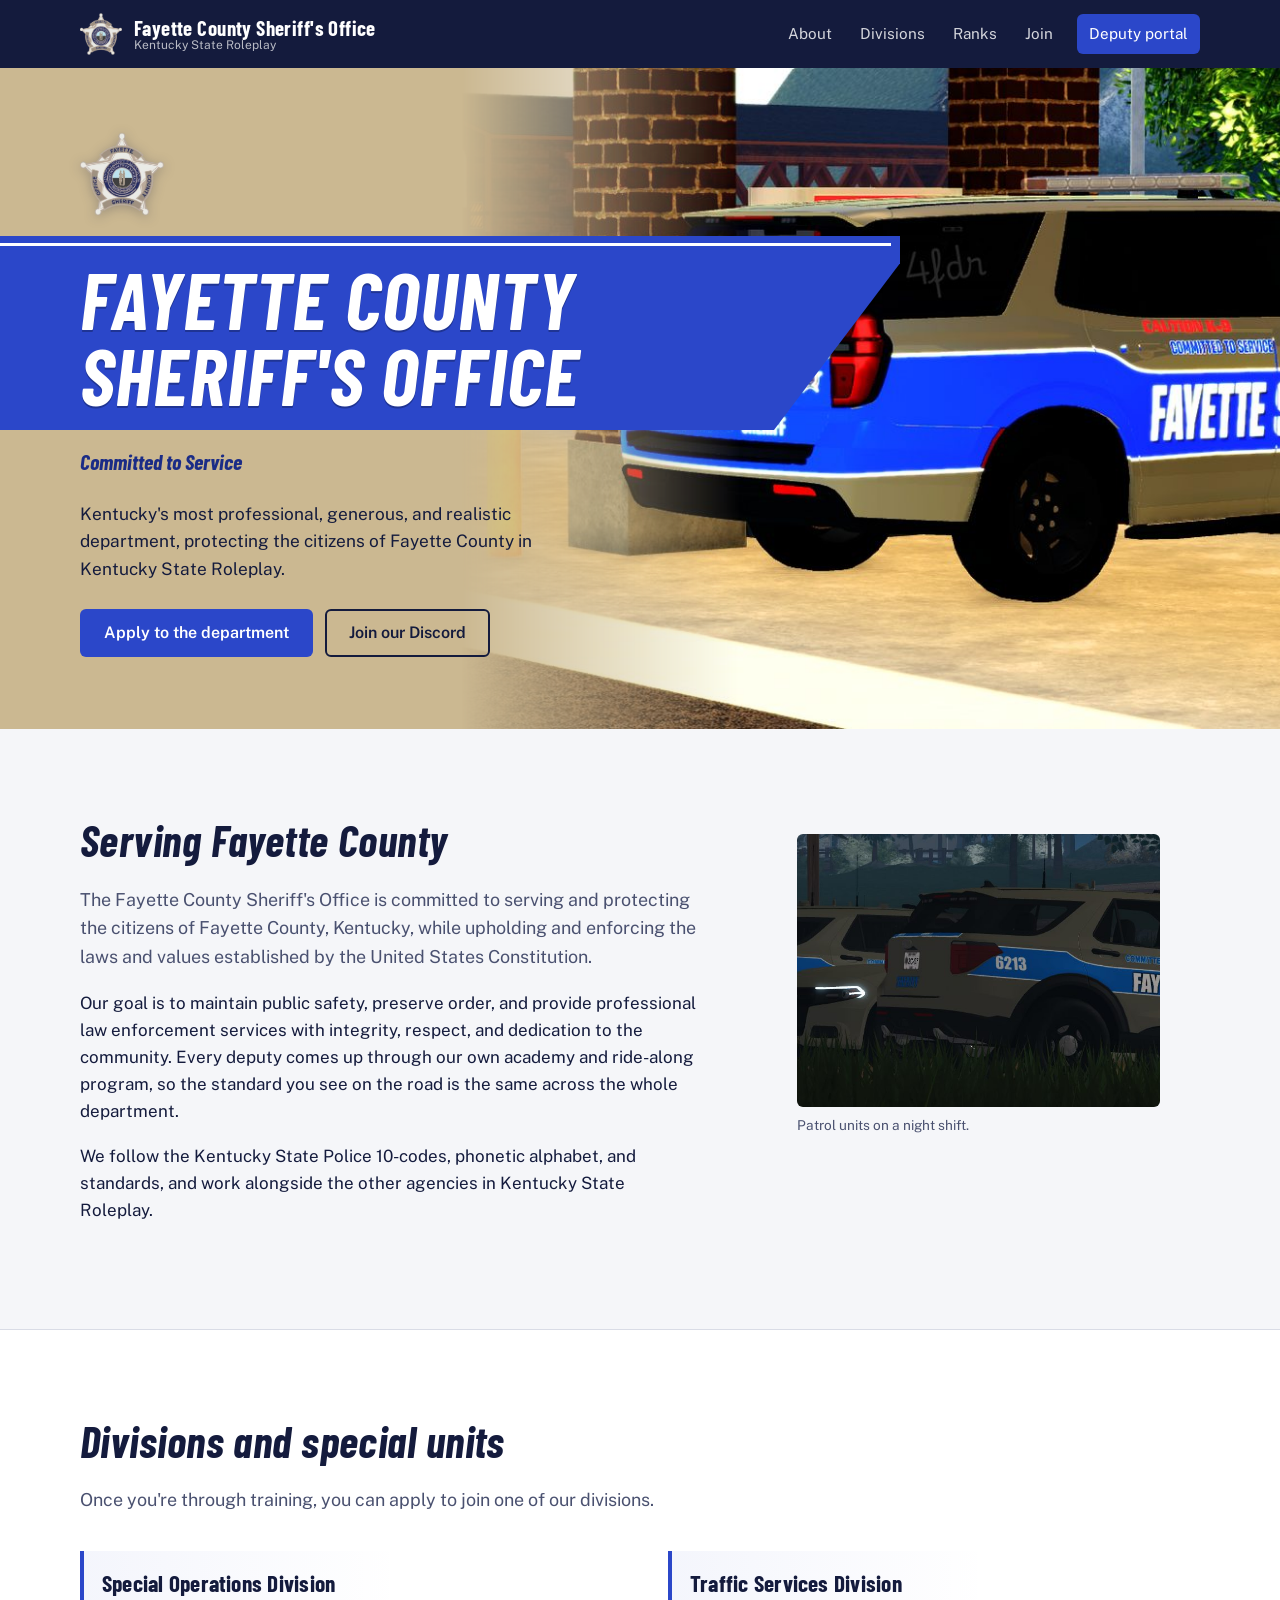
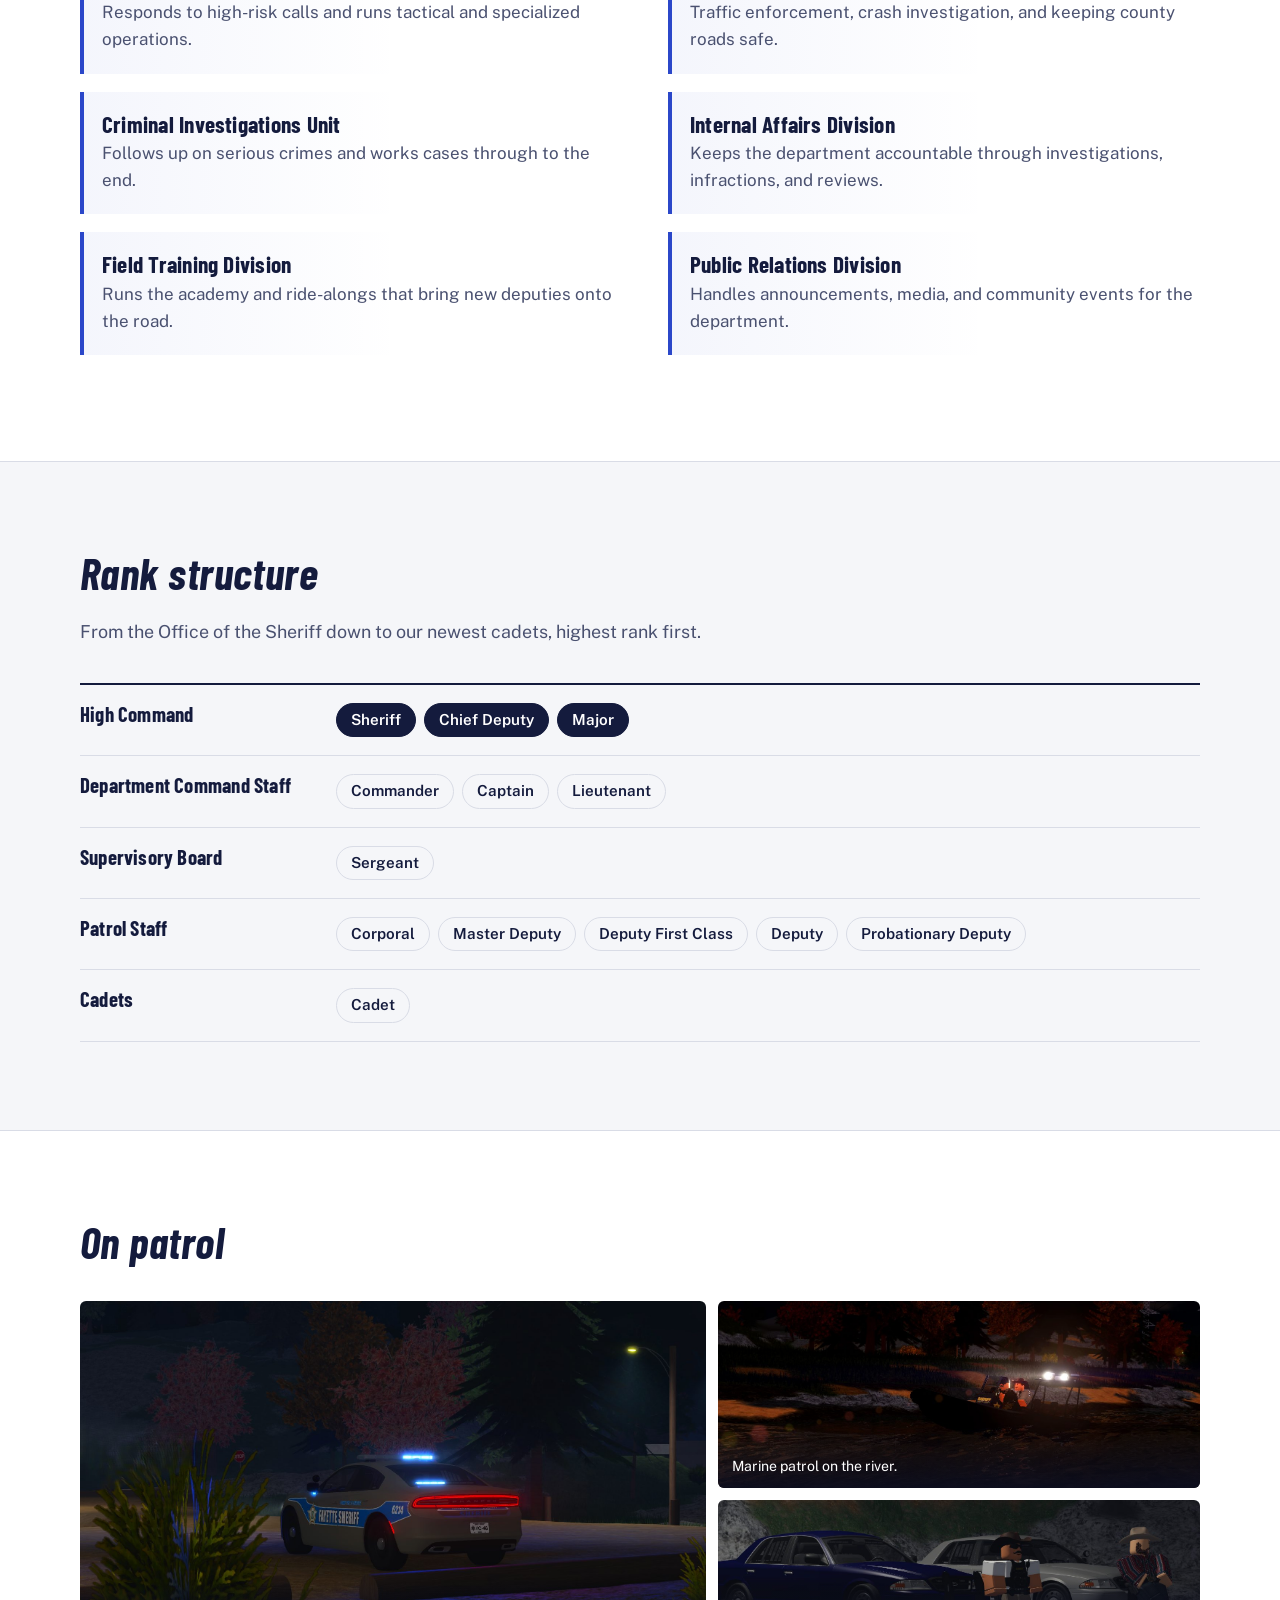
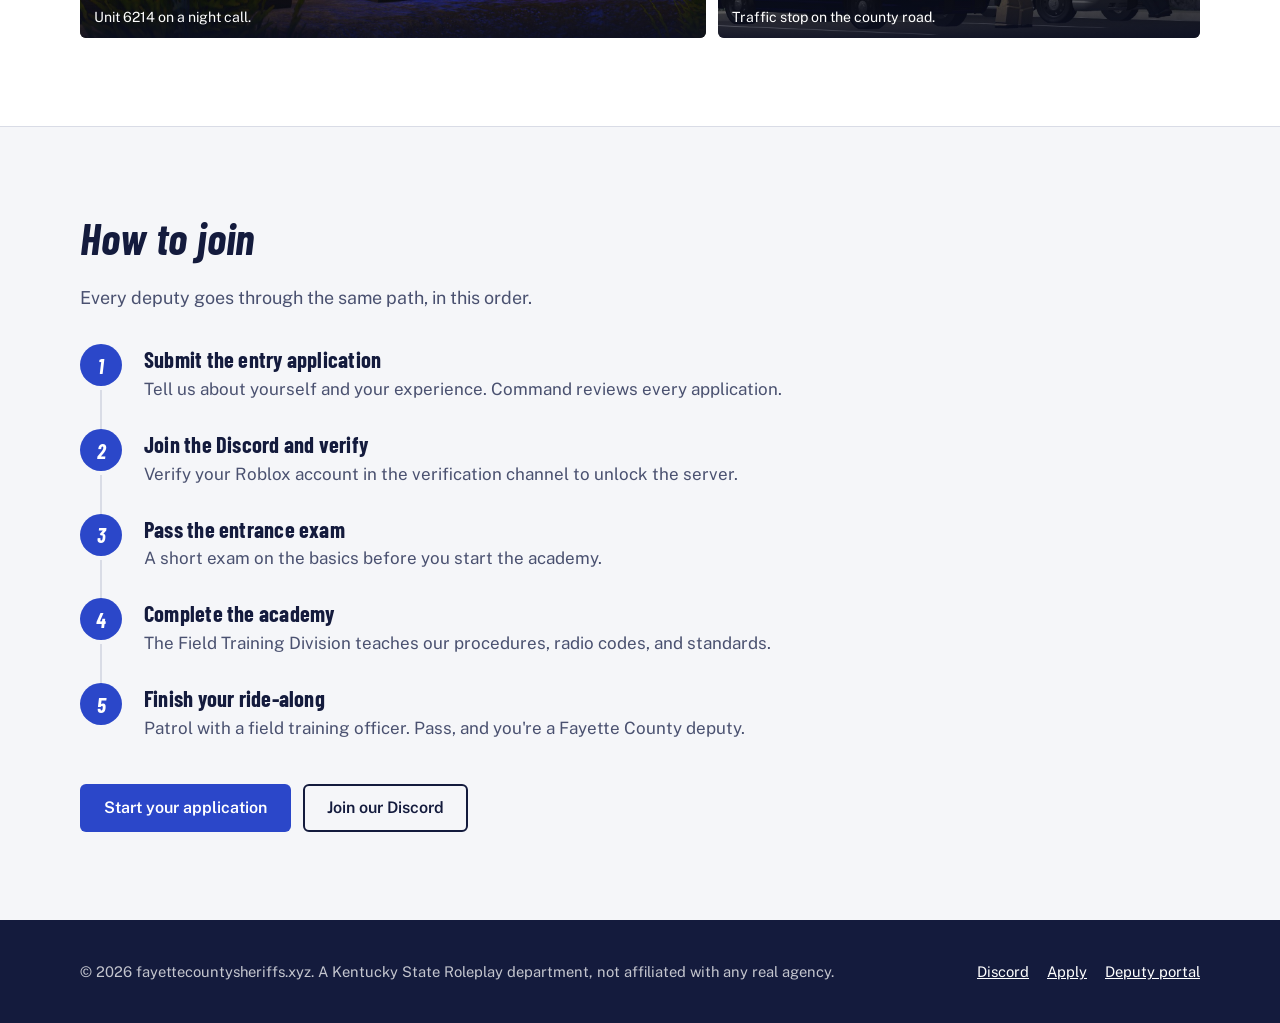
==== commit 45651e9b: "Update index.html to remove live paragraph and add script Removed empty live announcement paragraph " ====
--- a/index.html
+++ b/index.html
@@ -156,7 +156,6 @@
           <a class="btn btn-primary" href="https://melon.ly/form/7511863119010861056" target="_blank" rel="noopener">Apply to the department</a>
           <a class="btn btn-outline" href="https://discord.gg/nMPwQ7AFHk" target="_blank" rel="noopener">Join our Discord</a>
         </div>
-        <p class="hero-live" id="live" aria-live="polite"></p>
       </div>
     </section>
 
@@ -252,6 +251,7 @@
     </div>
   </footer>
 
+  <script src="content.js"></script>
   <script src="site.js"></script>
 </body>
 </html>
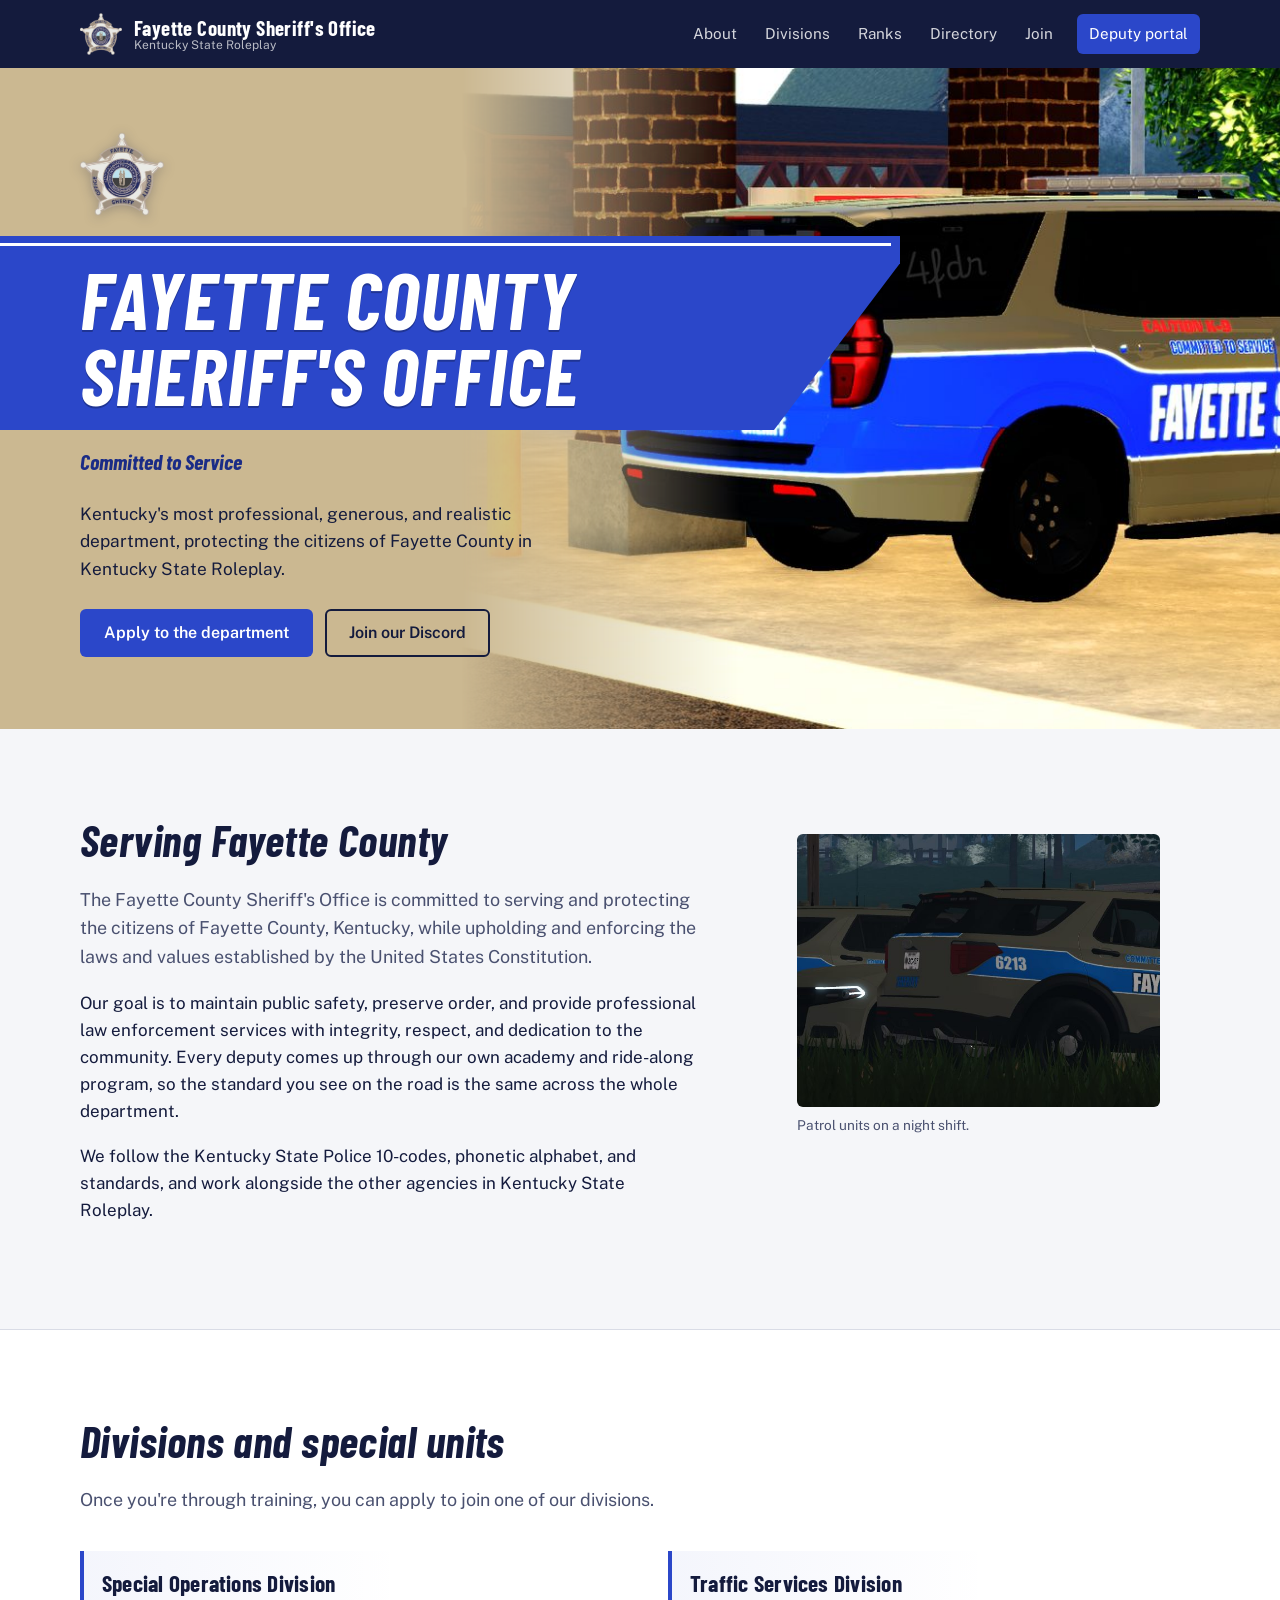
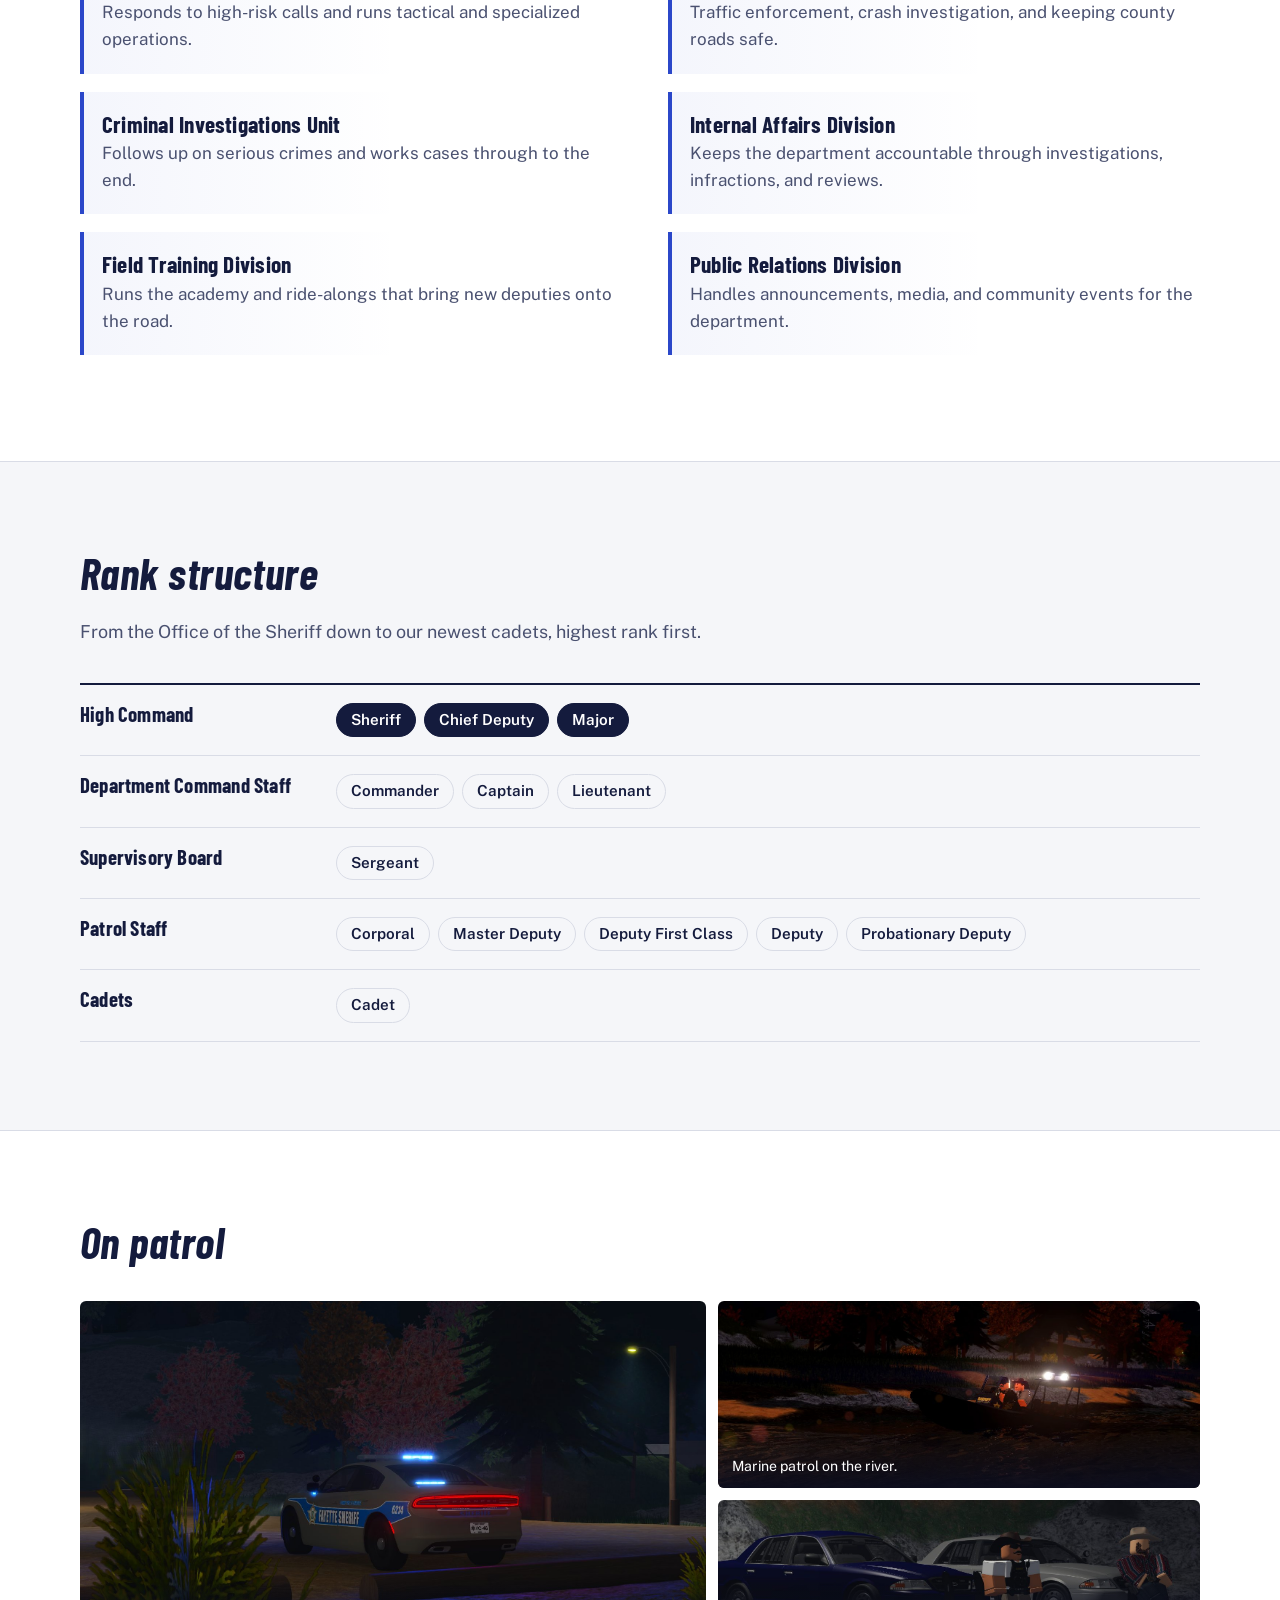
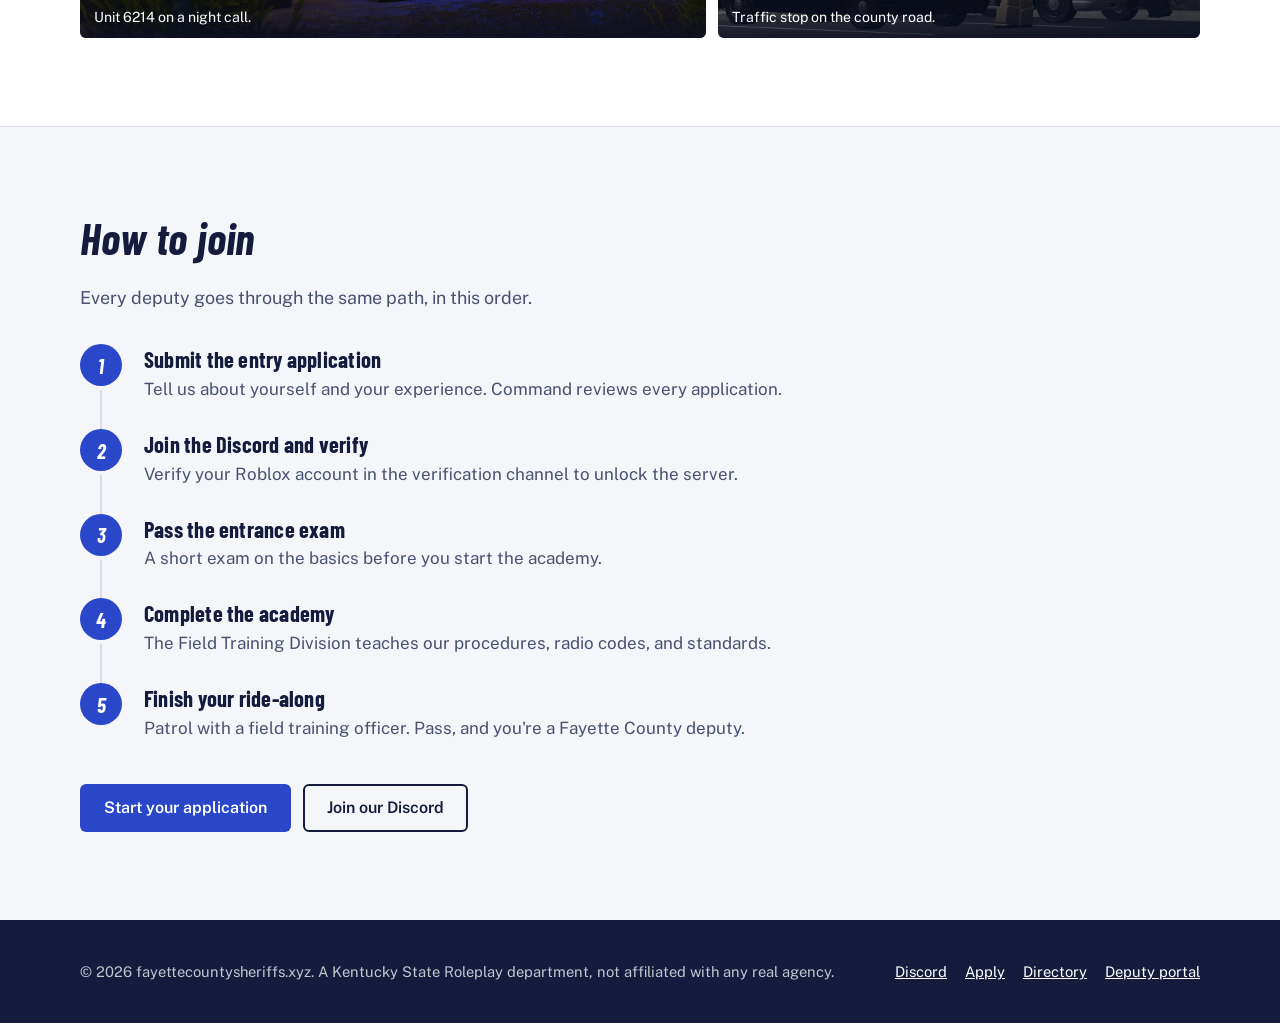
==== commit 541dcba9: "Add public employee directory synced with the roster - directory.html / directory.js: public directo" ====
--- a/index.html
+++ b/index.html
@@ -13,7 +13,7 @@
   <link rel="preconnect" href="https://fonts.googleapis.com">
   <link rel="preconnect" href="https://fonts.gstatic.com" crossorigin>
   <link href="https://fonts.googleapis.com/css2?family=Barlow+Condensed:ital,wght@0,600;0,700;1,700&family=Public+Sans:wght@400;600;700&display=swap" rel="stylesheet">
-  <link rel="stylesheet" href="styles.css">
+  <link rel="stylesheet" href="styles.css?v=4">
   <style>
     /* ---------- hero: the livery ---------- */
     .hero {
@@ -138,6 +138,7 @@
         <a href="#about">About</a>
         <a href="#divisions">Divisions</a>
         <a href="#ranks">Ranks</a>
+        <a href="directory.html">Directory</a>
         <a href="#join">Join</a>
         <a class="nav-portal" href="portal.html">Deputy portal</a>
       </nav>
@@ -246,12 +247,12 @@
       <div class="footer-links">
         <a href="https://discord.gg/nMPwQ7AFHk" target="_blank" rel="noopener">Discord</a>
         <a href="https://melon.ly/form/7511863119010861056" target="_blank" rel="noopener">Apply</a>
+        <a href="directory.html">Directory</a>
         <a href="portal.html">Deputy portal</a>
       </div>
     </div>
   </footer>
 
-  <script src="content.js"></script>
-  <script src="site.js"></script>
+  <script src="site.js?v=4"></script>
 </body>
 </html>
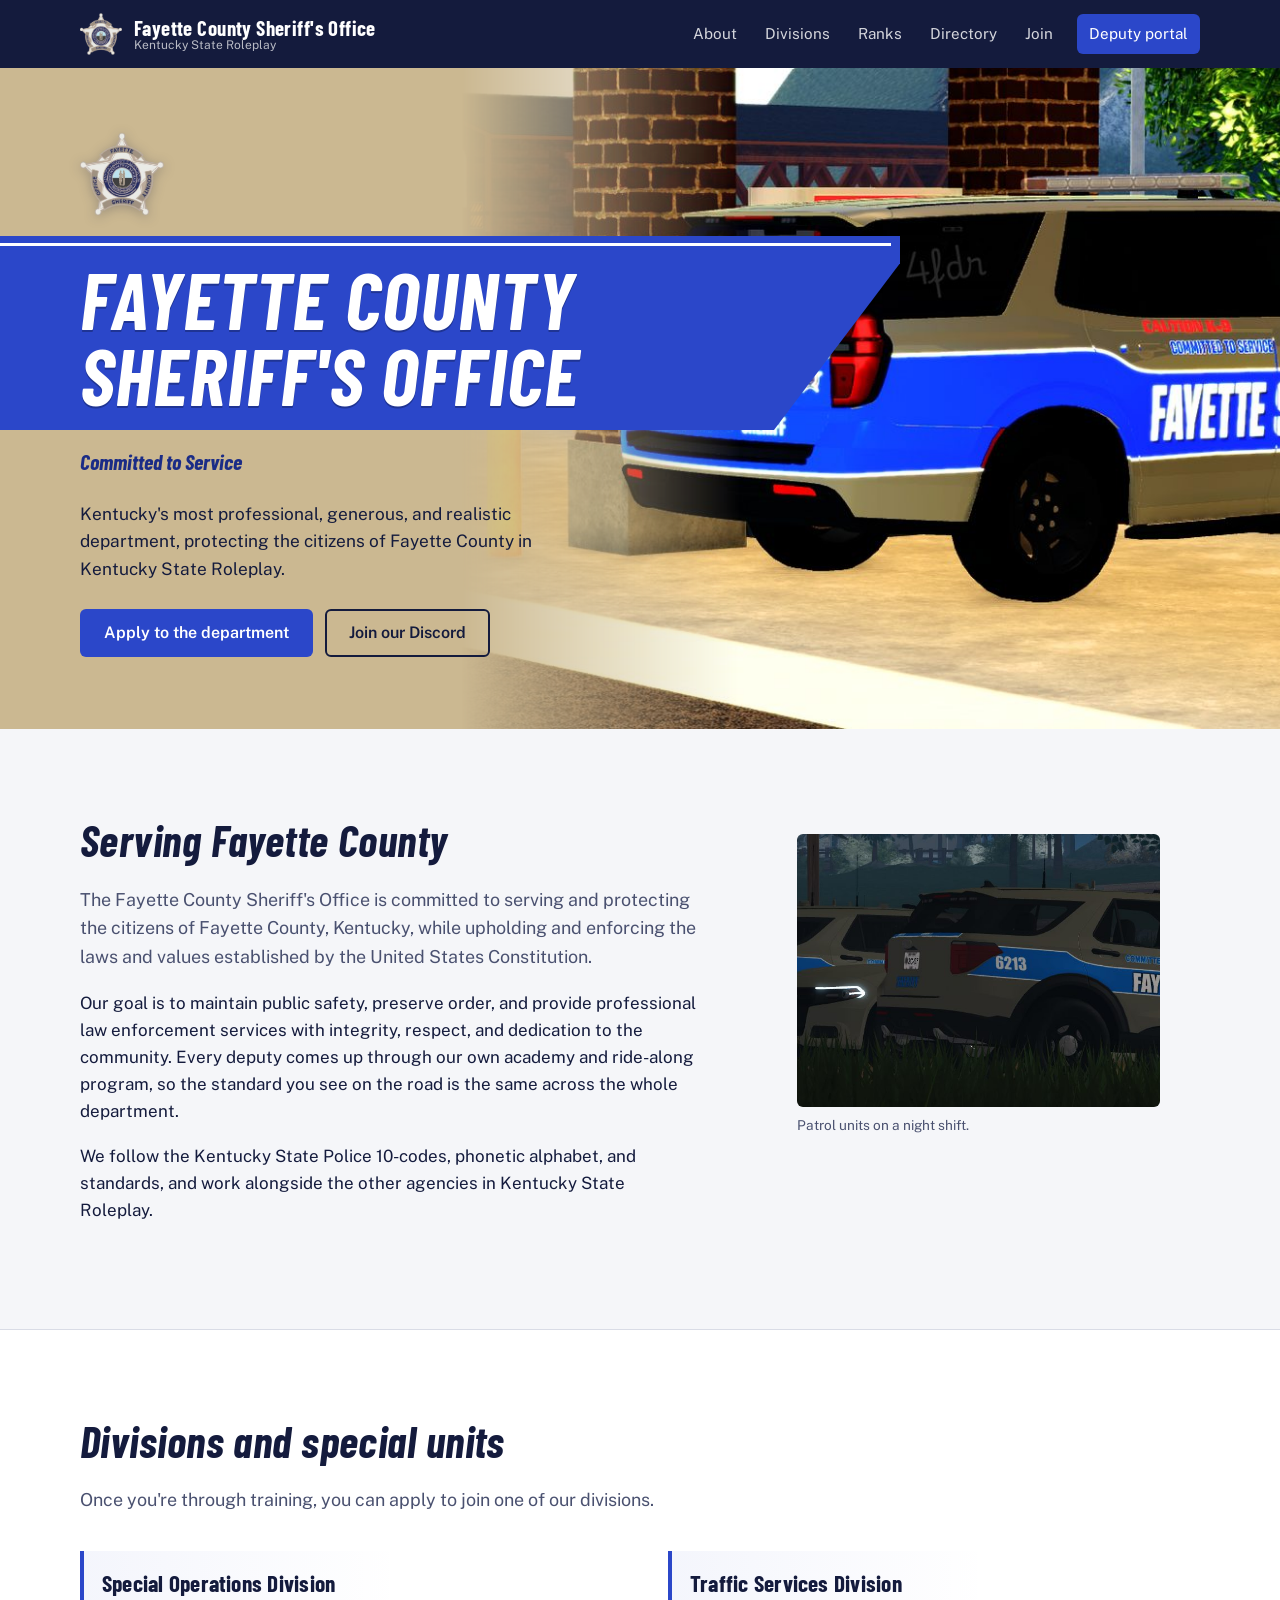
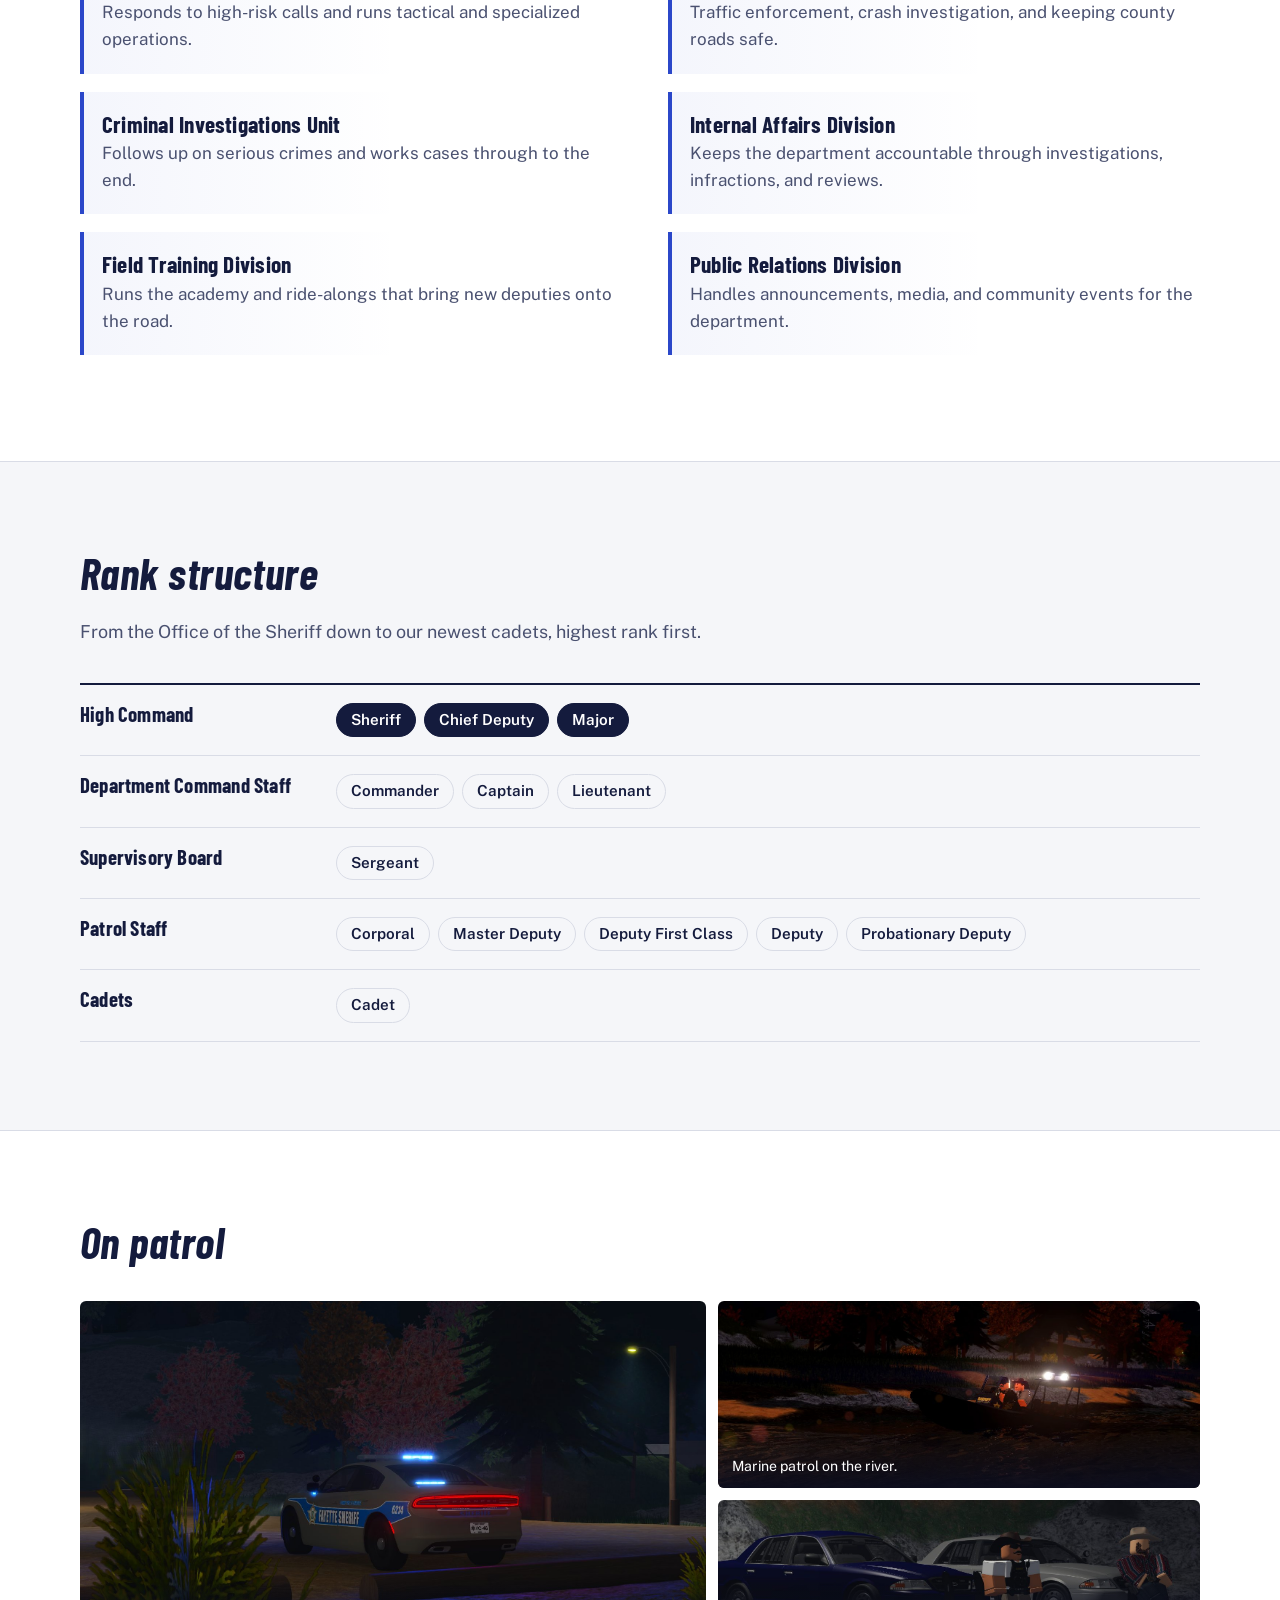
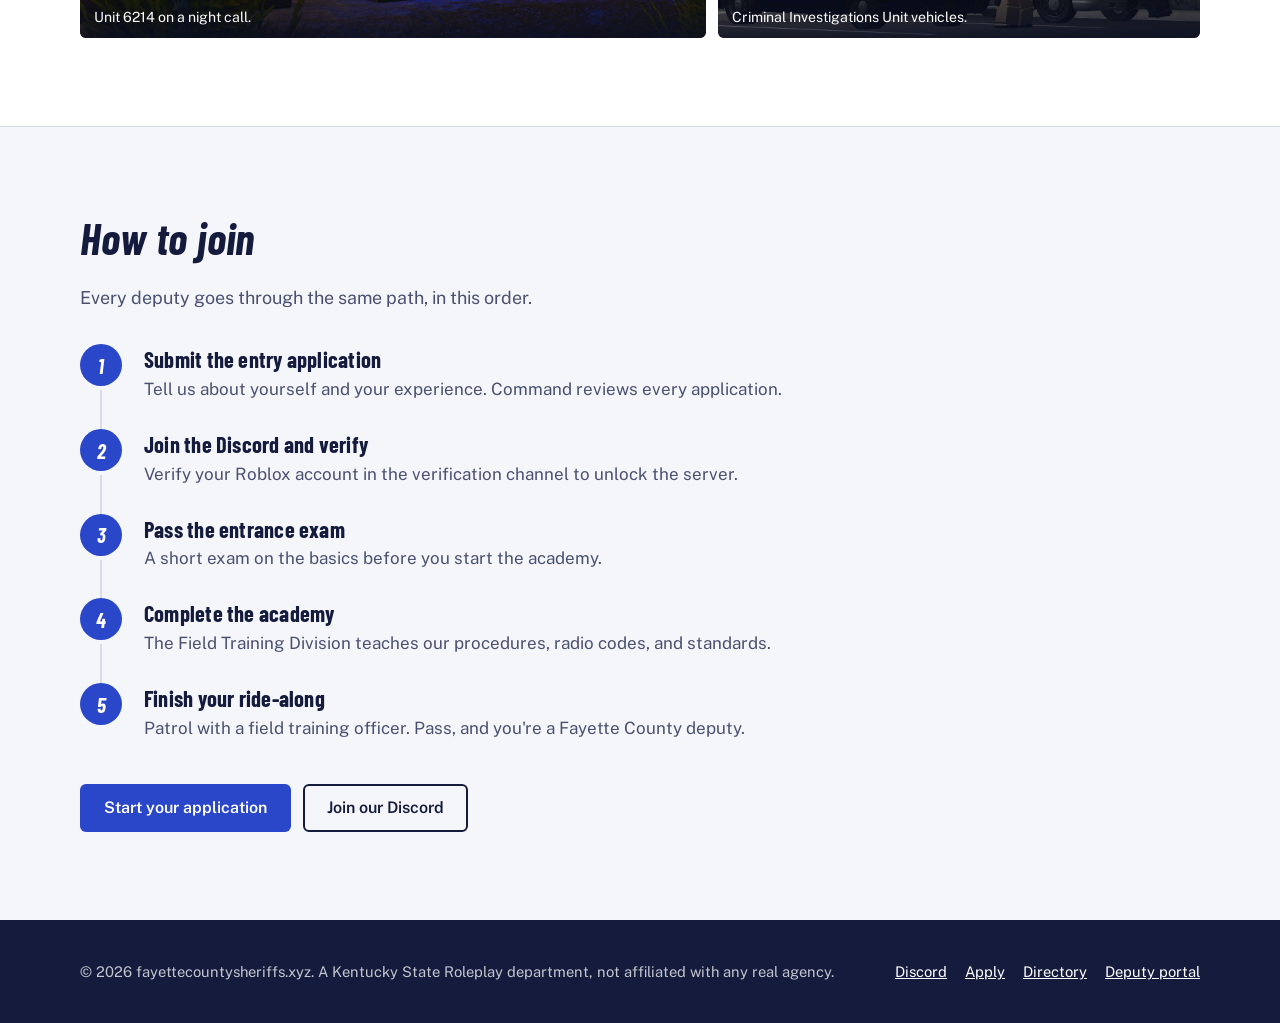
==== commit c9bdd303: "Fix gallery caption: CIU vehicles, not a traffic stop Co-Authored-By: Claude Opus 5.5 <noreply@anthr" ====
--- a/index.html
+++ b/index.html
@@ -217,7 +217,7 @@
         <div class="gallery">
           <figure class="tall"><img src="photo-charger.jpg" alt="A Fayette Sheriff Charger, unit 6214, with its blue lights on at night" loading="lazy"><figcaption>Unit 6214 on a night call.</figcaption></figure>
           <figure><img src="photo-marine.jpg" alt="Two deputies in a sheriff's boat on the river at night" loading="lazy"><figcaption>Marine patrol on the river.</figcaption></figure>
-          <figure><img src="photo-crownvic.jpg" alt="A deputy standing between two Crown Victorias" loading="lazy"><figcaption>Traffic stop on the county road.</figcaption></figure>
+          <figure><img src="photo-crownvic.jpg" alt="Two unmarked Criminal Investigations Unit cars parked side by side, with a deputy standing between them" loading="lazy"><figcaption>Criminal Investigations Unit vehicles.</figcaption></figure>
         </div>
       </div>
     </section>
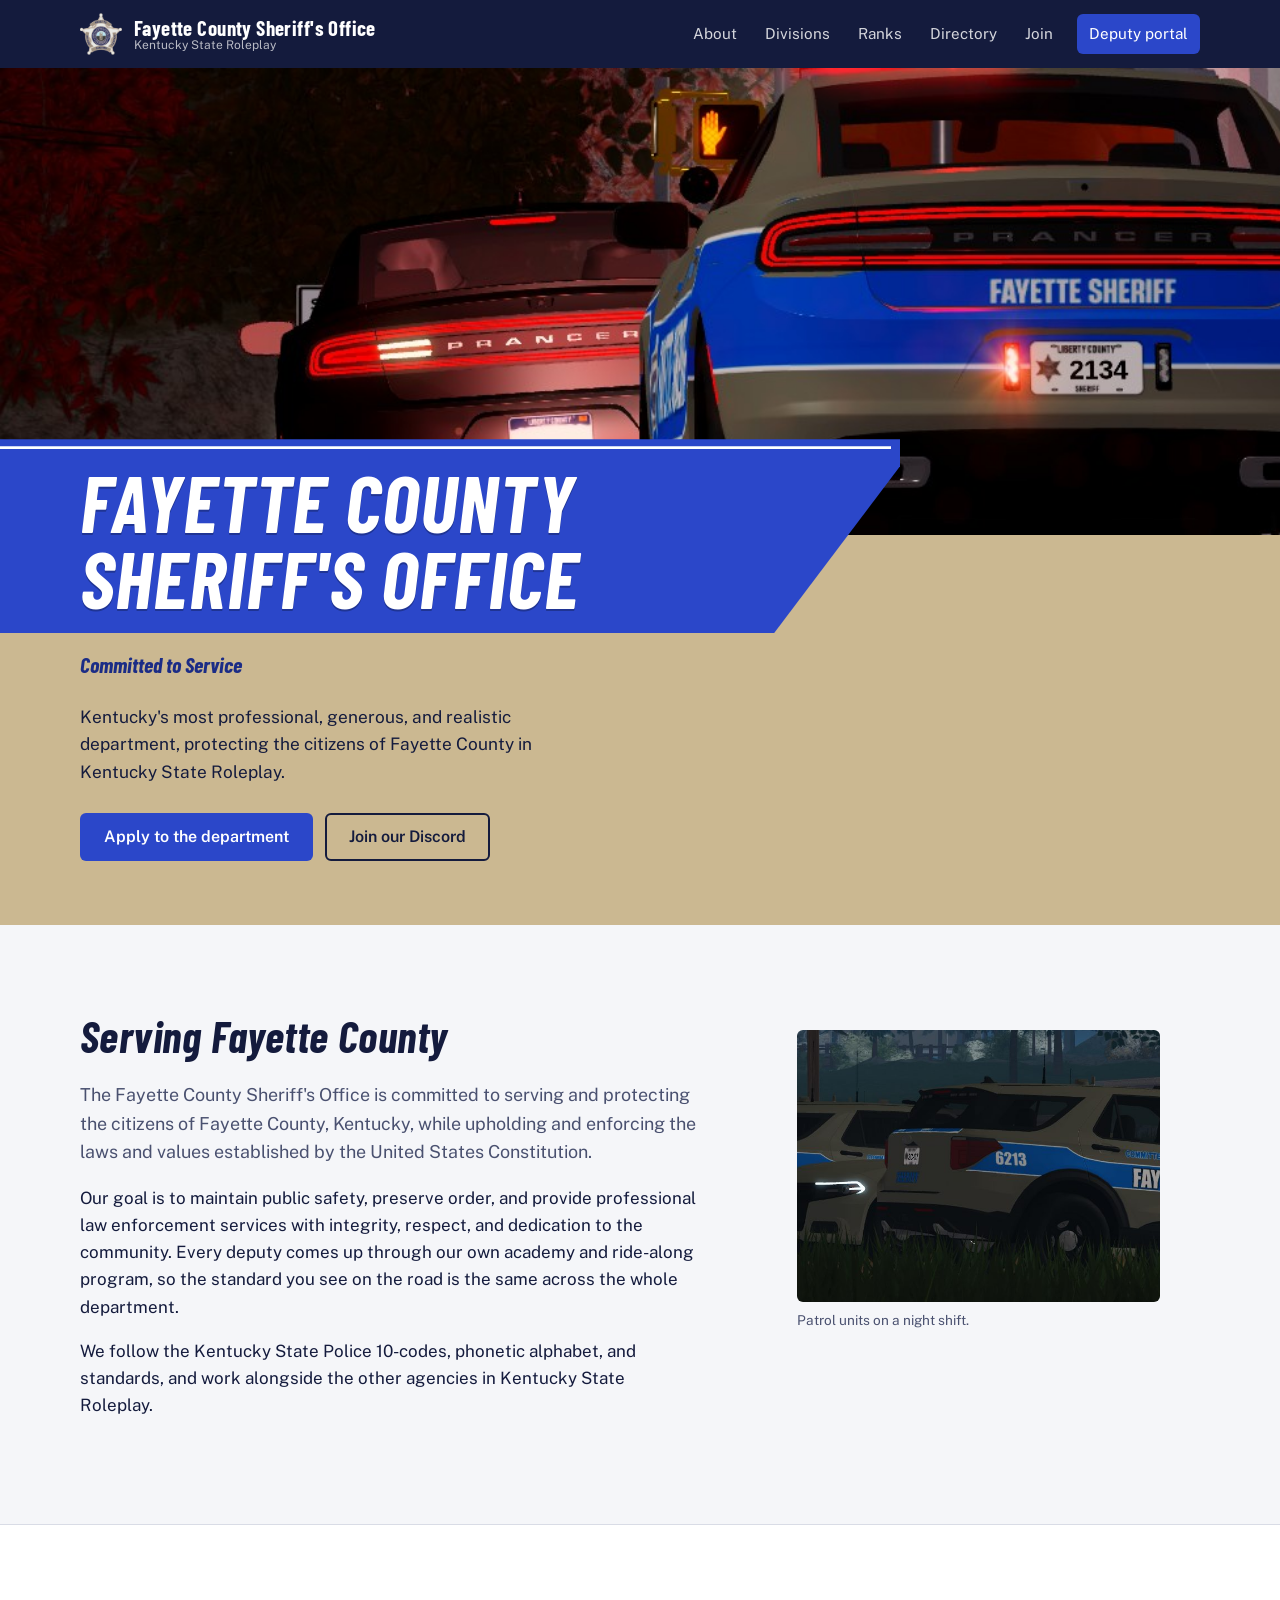
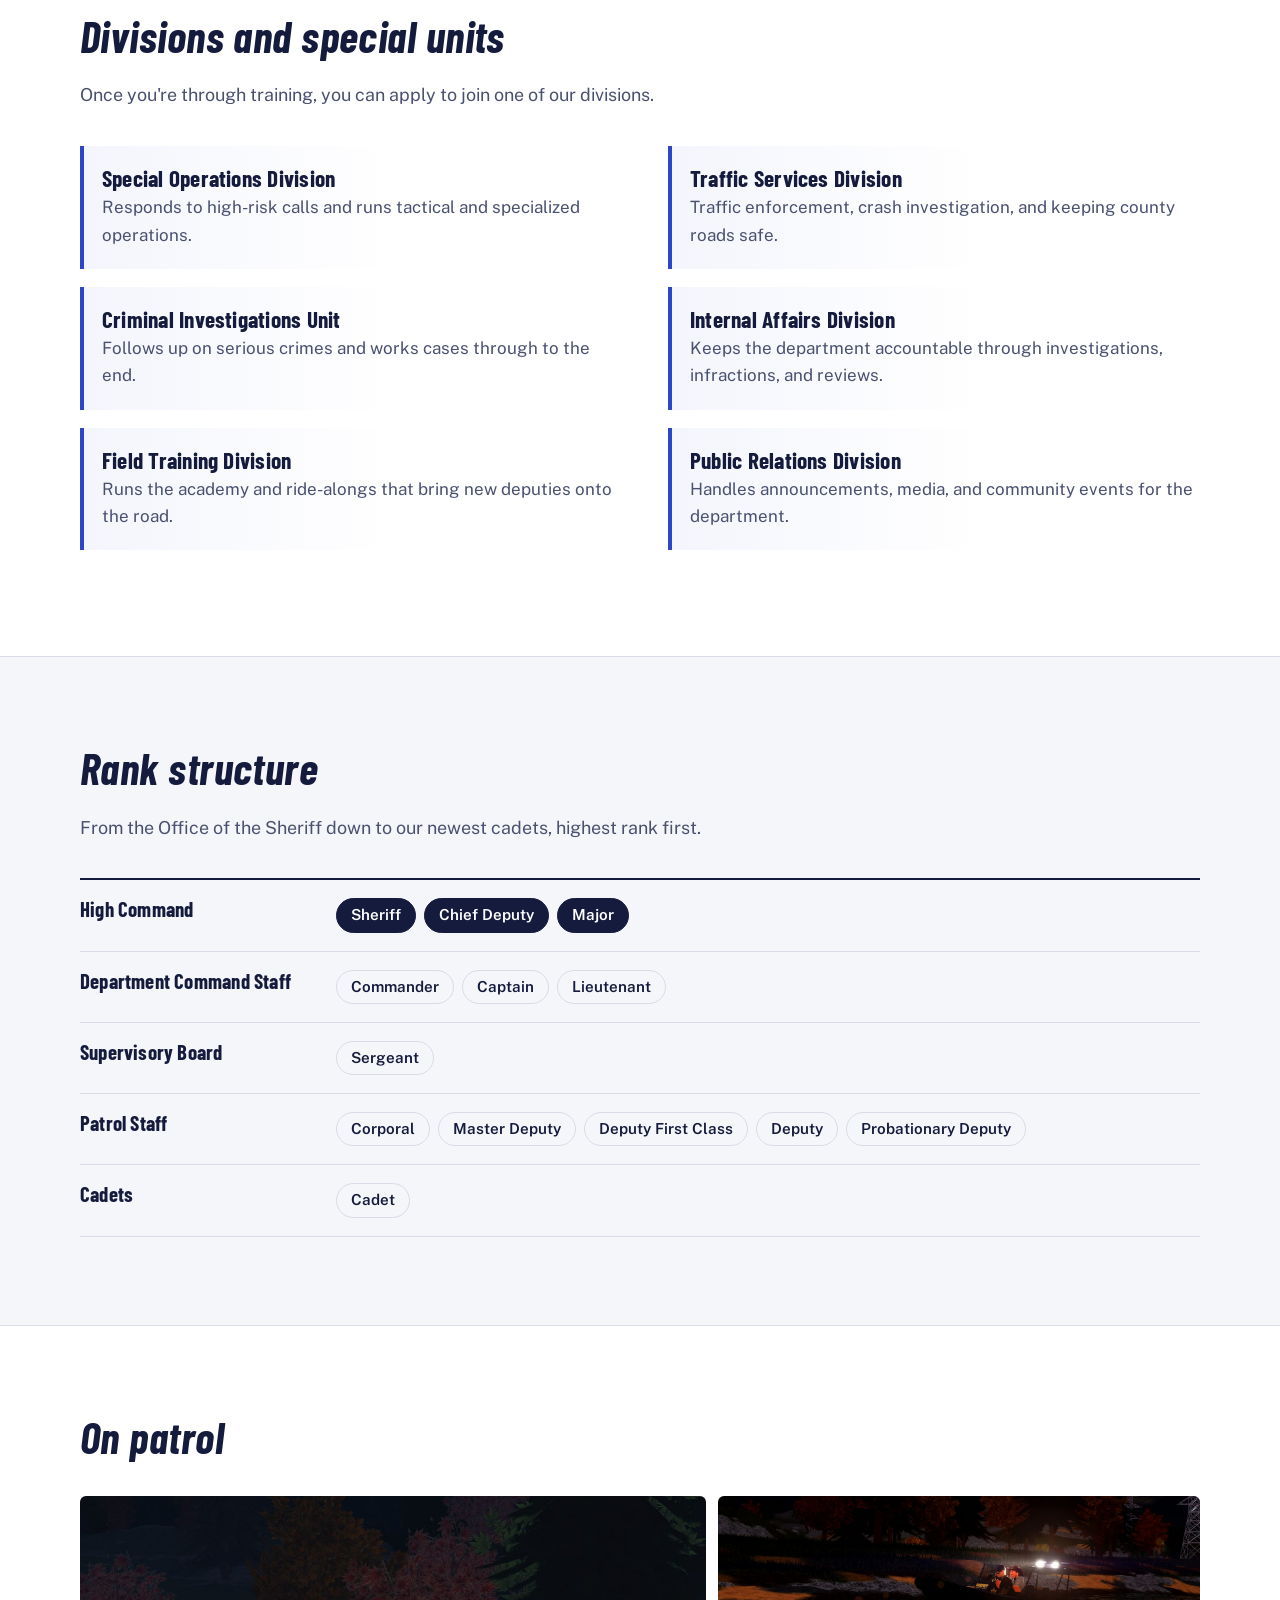
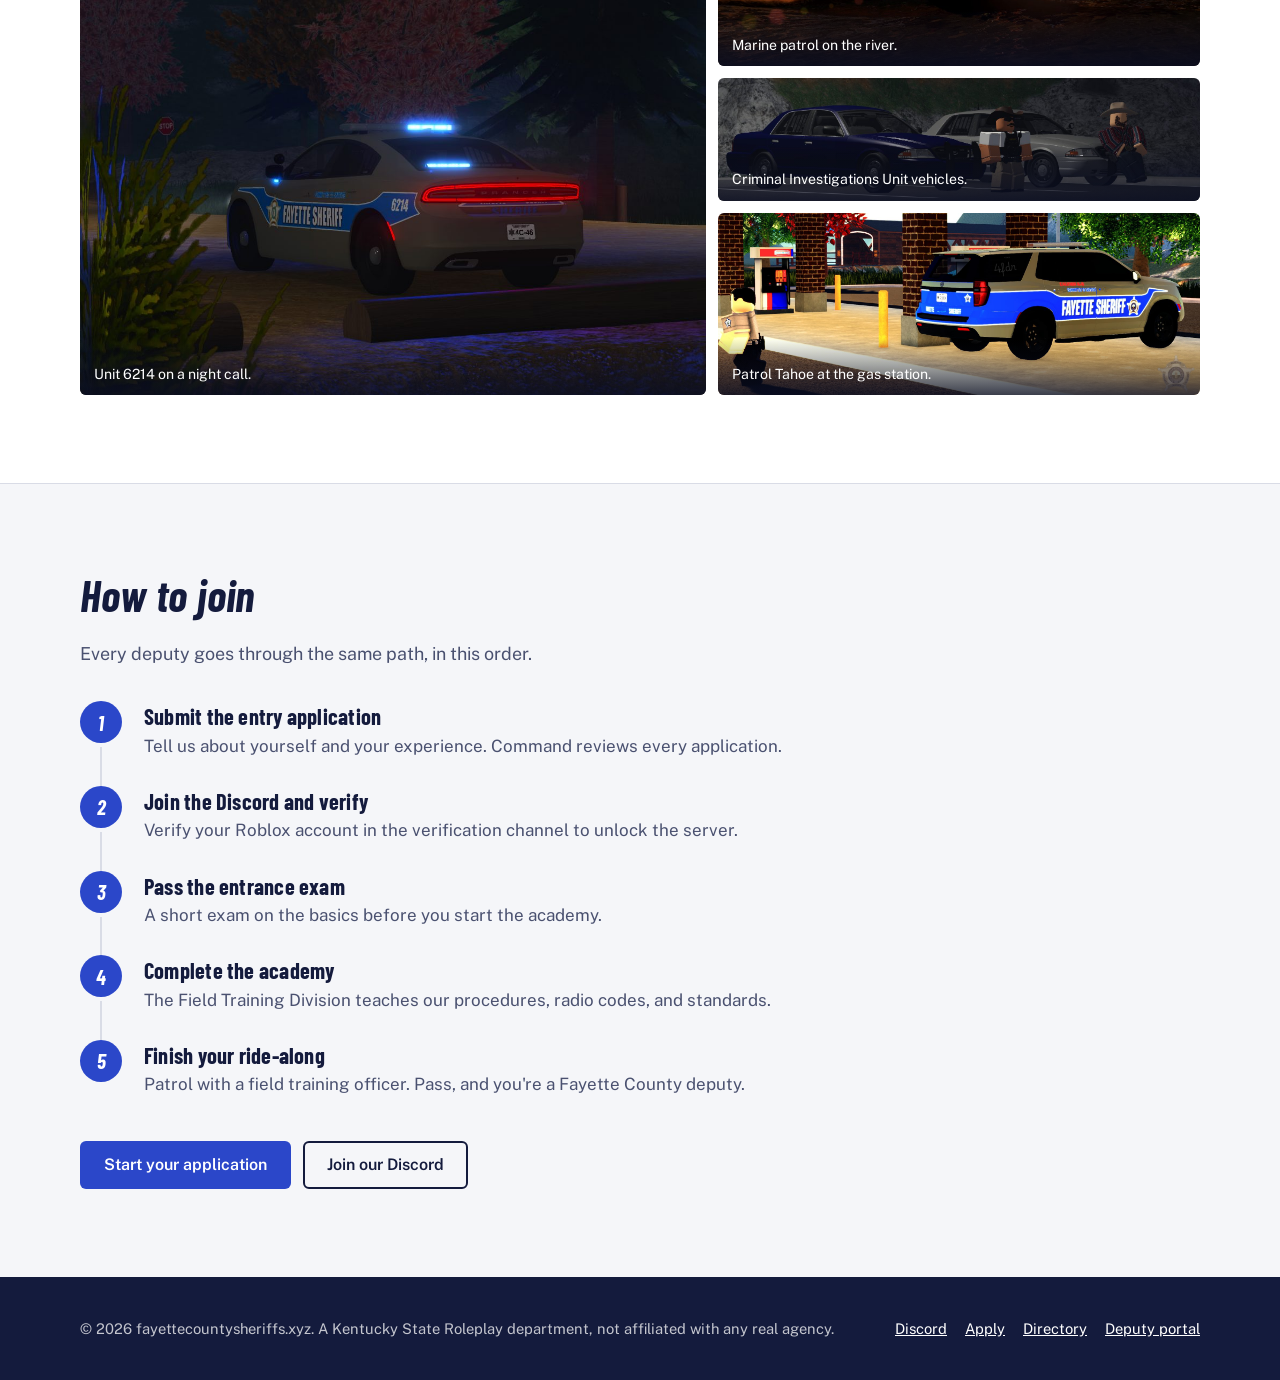
==== commit 8afbedf7: "New home page banner photo (unit 2134); Tahoe photo moves to the gallery Co-Authored-By: Claude Opus" ====
--- a/index.html
+++ b/index.html
@@ -7,7 +7,7 @@
   <meta name="description" content="The Fayette County Sheriff's Office in Kentucky State Roleplay. Committed to Service.">
   <meta property="og:title" content="Fayette County Sheriff's Office">
   <meta property="og:description" content="Kentucky's most professional, generous, and realistic department. Committed to Service.">
-  <meta property="og:image" content="https://fayettecountysheriffs.xyz/photo-tahoe.jpg">
+  <meta property="og:image" content="https://fayettecountysheriffs.xyz/photo-banner.jpg">
   <meta name="theme-color" content="#141b3d">
   <link rel="icon" href="logo.png">
   <link rel="preconnect" href="https://fonts.googleapis.com">
@@ -20,17 +20,16 @@
       --gutter: max(16px, calc((100vw - var(--wrap)) / 2));
       position: relative; overflow: hidden;
       background: var(--khaki);
-      padding: 64px 0 72px;
-      min-height: 560px;
-    }
+      padding: 0 0 64px;
+    }
+    /* full-width banner photo; the livery stripe overlaps its bottom edge */
     .hero-photo {
-      position: absolute; top: 0; right: 0; bottom: 0; width: 64%; height: 100%;
-      object-fit: cover; object-position: 60% 50%;
-      -webkit-mask-image: linear-gradient(to right, transparent 0%, #000 34%);
-      mask-image: linear-gradient(to right, transparent 0%, #000 34%);
+      display: block; width: 100%; height: clamp(220px, 36.5vw, 500px);
+      object-fit: cover; object-position: 70% 55%;
+      background: var(--ink);
     }
     .hero-inner { position: relative; }
-    .hero-badge { width: 84px; height: 84px; margin-bottom: 20px; filter: drop-shadow(0 2px 6px rgba(20, 27, 61, 0.25)); }
+    .hero-inner .stripe { margin-top: clamp(-118px, -7.5vw, -44px); }
 
     .stripe {
       position: relative;
@@ -61,10 +60,8 @@
     .hero-live b { color: var(--ink); }
 
     @media (max-width: 860px) {
-      .hero { padding: 0 0 48px; min-height: 0; }
-      .hero-photo { position: static; width: 100%; height: 240px; -webkit-mask-image: linear-gradient(to bottom, #000 70%, transparent); mask-image: linear-gradient(to bottom, #000 70%, transparent); }
-      .hero-badge { display: none; }
-      .stripe { margin-top: -28px; padding-right: 40px; }
+      .hero { padding: 0 0 48px; }
+      .hero-inner .stripe { margin-top: -30px; padding-right: 40px; }
     }
 
     /* ---------- sections ---------- */
@@ -105,10 +102,10 @@
     @media (max-width: 640px) { .tier { grid-template-columns: 1fr; gap: 8px; } }
 
     /* gallery */
-    .gallery { display: grid; grid-template-columns: 1.3fr 1fr; grid-template-rows: auto auto; gap: 12px; margin-top: 36px; }
+    .gallery { display: grid; grid-template-columns: 1.3fr 1fr; grid-template-rows: auto auto auto; gap: 12px; margin-top: 36px; }
     .gallery figure { margin: 0; position: relative; overflow: hidden; border-radius: var(--radius); background: var(--ink); }
     .gallery img { width: 100%; height: 100%; object-fit: cover; }
-    .gallery .tall { grid-row: span 2; }
+    .gallery .tall { grid-row: span 3; }
     .gallery figcaption { position: absolute; left: 0; right: 0; bottom: 0; padding: 24px 14px 10px; color: var(--white); font-size: 0.88rem; background: linear-gradient(transparent, rgba(10, 14, 35, 0.8)); }
     @media (max-width: 760px) { .gallery { grid-template-columns: 1fr; } .gallery .tall { grid-row: auto; } }
 
@@ -147,9 +144,8 @@
 
   <main>
     <section class="hero">
-      <img class="hero-photo" src="photo-tahoe.jpg" alt="A tan and blue Fayette Sheriff Tahoe parked at a gas station">
+      <img class="hero-photo" src="photo-banner.jpg" alt="A Fayette Sheriff Charger, unit 2134, behind a stopped car at night">
       <div class="wrap hero-inner">
-        <img class="hero-badge" src="logo.png" alt="Fayette County Sheriff's Office badge">
         <div class="stripe"><h1>Fayette County<br>Sheriff's Office</h1></div>
         <p class="motto">Committed to Service</p>
         <p class="hero-lede">Kentucky's most professional, generous, and realistic department, protecting the citizens of Fayette County in Kentucky State Roleplay.</p>
@@ -218,6 +214,7 @@
           <figure class="tall"><img src="photo-charger.jpg" alt="A Fayette Sheriff Charger, unit 6214, with its blue lights on at night" loading="lazy"><figcaption>Unit 6214 on a night call.</figcaption></figure>
           <figure><img src="photo-marine.jpg" alt="Two deputies in a sheriff's boat on the river at night" loading="lazy"><figcaption>Marine patrol on the river.</figcaption></figure>
           <figure><img src="photo-crownvic.jpg" alt="Two unmarked Criminal Investigations Unit cars parked side by side, with a deputy standing between them" loading="lazy"><figcaption>Criminal Investigations Unit vehicles.</figcaption></figure>
+          <figure><img src="photo-tahoe.jpg" alt="A tan and blue Fayette Sheriff Tahoe parked at a gas station" loading="lazy"><figcaption>Patrol Tahoe at the gas station.</figcaption></figure>
         </div>
       </div>
     </section>
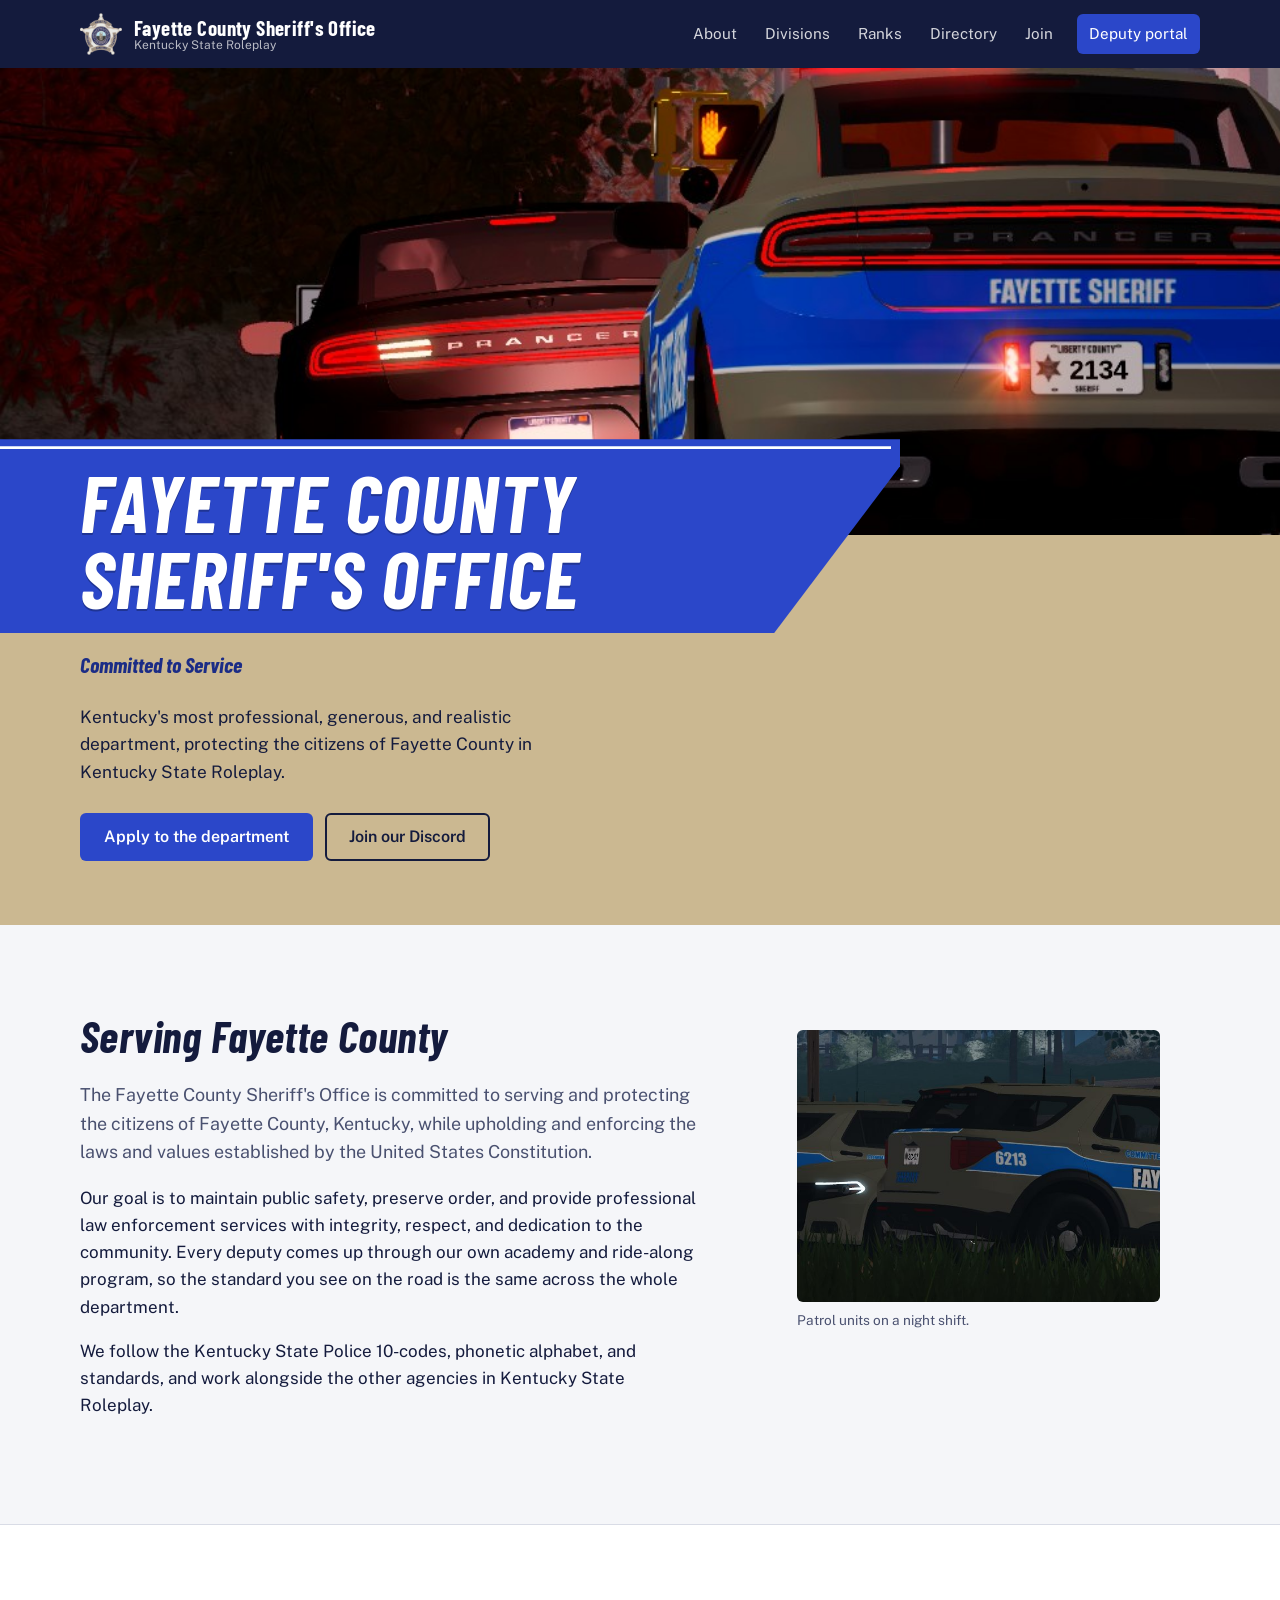
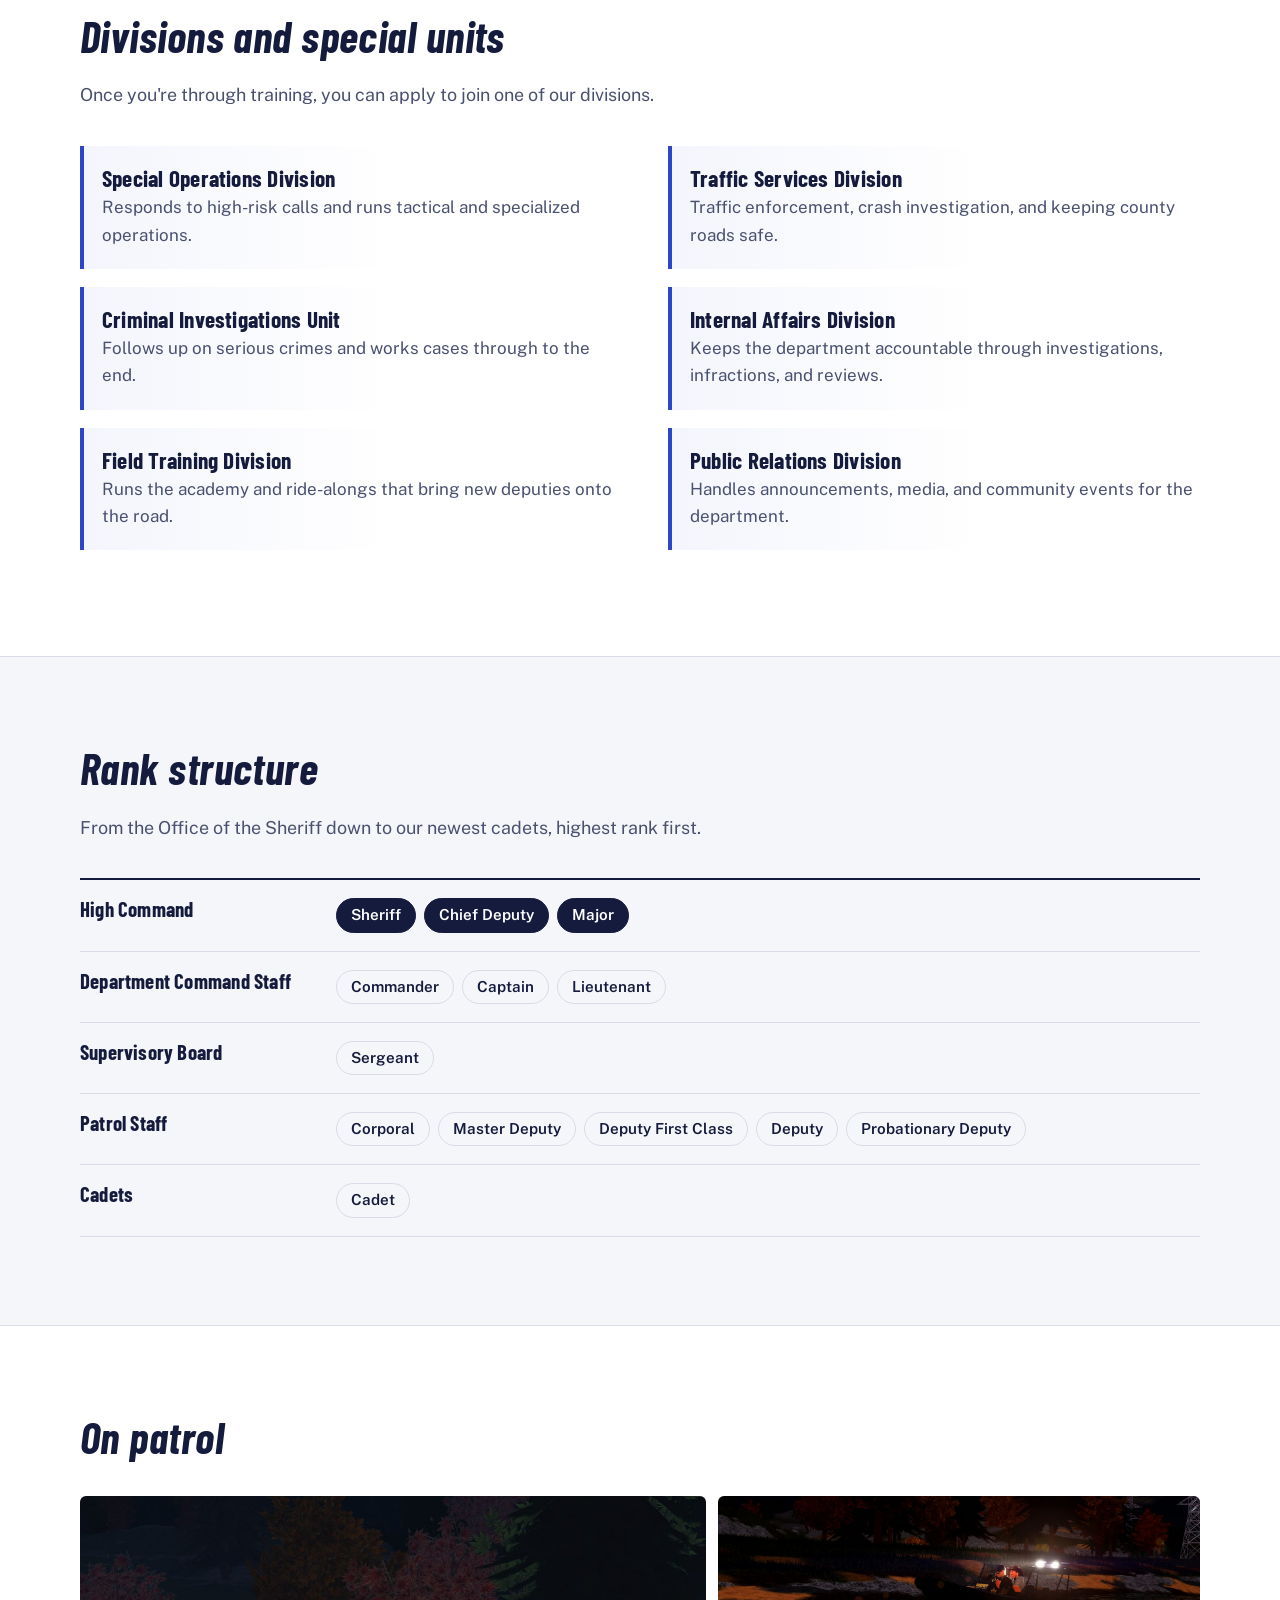
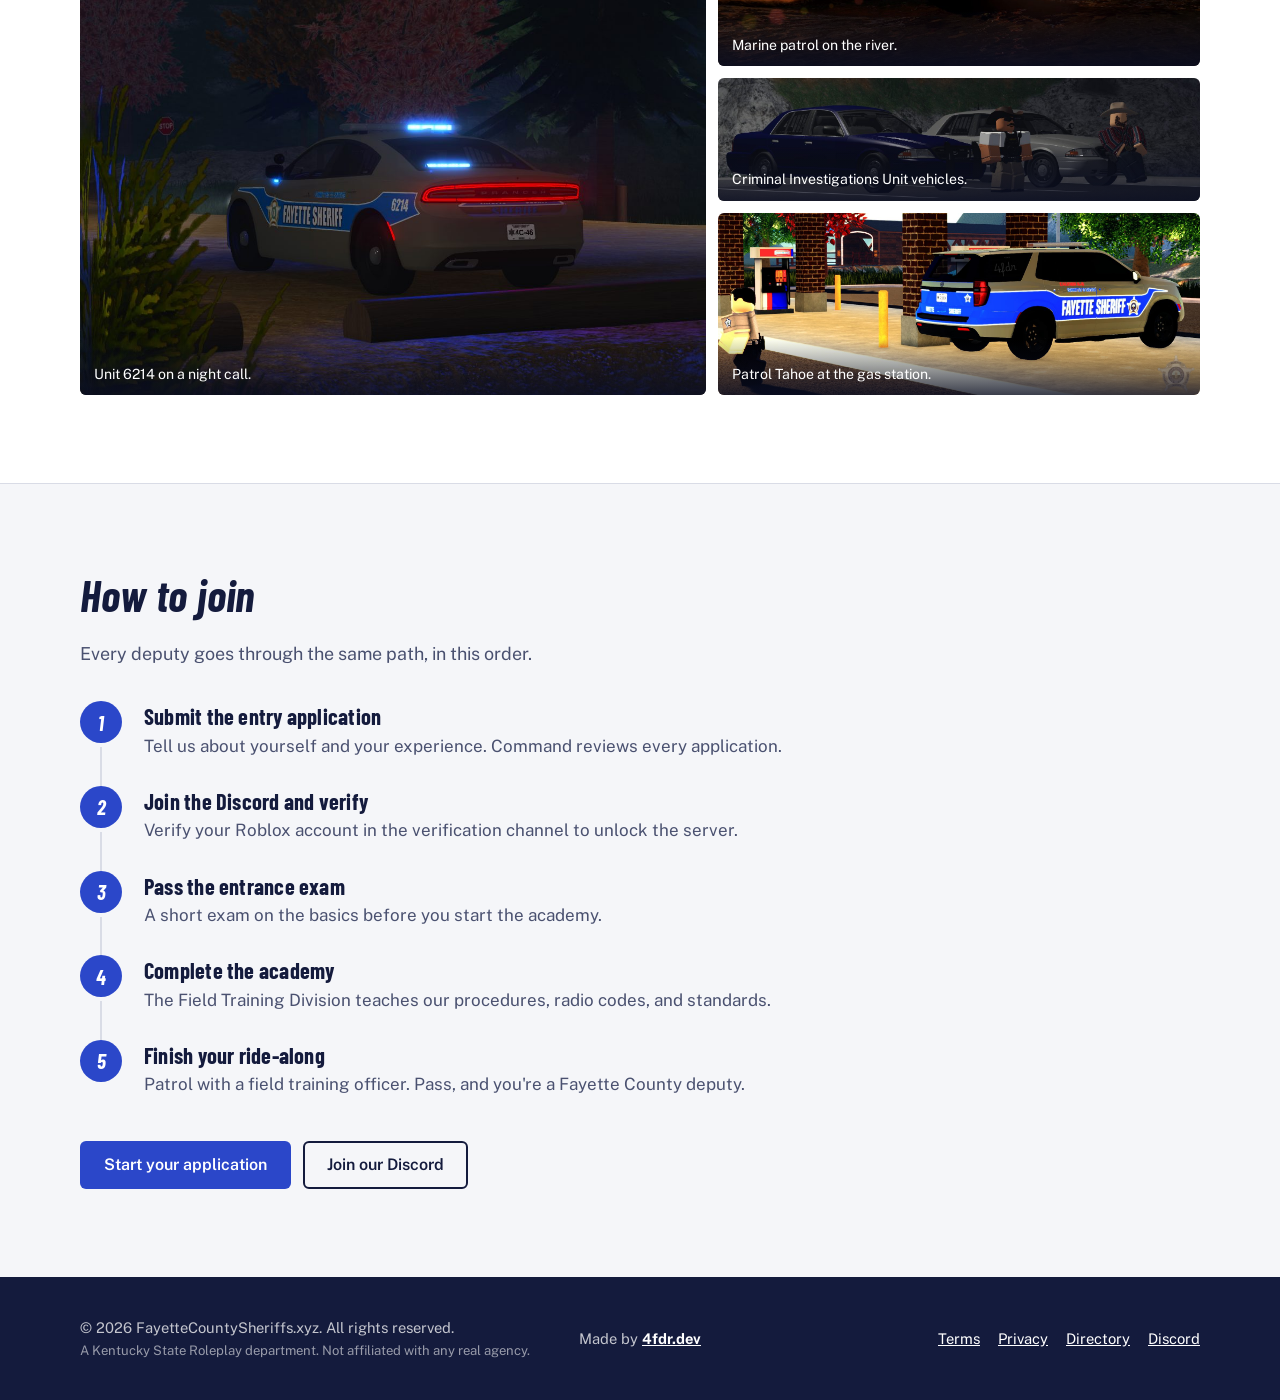
==== commit 4592d632: "Add Terms and Privacy pages and new site footer (copyright, Made by 4fdr.dev) Co-Authored-By: Claude" ====
--- a/index.html
+++ b/index.html
@@ -13,7 +13,7 @@
   <link rel="preconnect" href="https://fonts.googleapis.com">
   <link rel="preconnect" href="https://fonts.gstatic.com" crossorigin>
   <link href="https://fonts.googleapis.com/css2?family=Barlow+Condensed:ital,wght@0,600;0,700;1,700&family=Public+Sans:wght@400;600;700&display=swap" rel="stylesheet">
-  <link rel="stylesheet" href="styles.css?v=4">
+  <link rel="stylesheet" href="styles.css?v=5">
   <style>
     /* ---------- hero: the livery ---------- */
     .hero {
@@ -239,14 +239,15 @@
   </main>
 
   <footer class="footer">
-    <div class="wrap">
-      <div>&copy; <span id="year">2026</span> fayettecountysheriffs.xyz. A Kentucky State Roleplay department, not affiliated with any real agency.</div>
-      <div class="footer-links">
+    <div class="wrap footer-grid">
+      <div class="footer-copy">&copy; <span id="year">2026</span> FayetteCountySheriffs.xyz. All rights reserved.<span class="footer-note">A Kentucky State Roleplay department. Not affiliated with any real agency.</span></div>
+      <div class="footer-made">Made by <a href="https://4fdr.dev" target="_blank" rel="noopener">4fdr.dev</a></div>
+      <nav class="footer-links" aria-label="Footer">
+        <a href="terms.html">Terms</a>
+        <a href="privacy.html">Privacy</a>
+        <a href="directory.html">Directory</a>
         <a href="https://discord.gg/nMPwQ7AFHk" target="_blank" rel="noopener">Discord</a>
-        <a href="https://melon.ly/form/7511863119010861056" target="_blank" rel="noopener">Apply</a>
-        <a href="directory.html">Directory</a>
-        <a href="portal.html">Deputy portal</a>
-      </div>
+      </nav>
     </div>
   </footer>
 
--- a/styles.css
+++ b/styles.css
@@ -97,9 +97,18 @@
 
 /* ---------- footer ---------- */
 .footer { background: var(--ink); color: rgba(255, 255, 255, 0.75); padding: 40px 0; font-size: 0.92rem; }
-.footer .wrap { display: flex; flex-wrap: wrap; justify-content: space-between; gap: 20px; align-items: center; }
 .footer a { color: var(--white); }
-.footer-links { display: flex; flex-wrap: wrap; gap: 18px; }
+.footer-grid { display: grid; grid-template-columns: 1fr auto 1fr; gap: 20px; align-items: center; }
+.footer-copy { line-height: 1.5; }
+.footer-note { display: block; font-size: 0.82rem; opacity: 0.75; margin-top: 2px; }
+.footer-made { text-align: center; white-space: nowrap; }
+.footer-made a { font-weight: 700; }
+.footer-links { display: flex; flex-wrap: wrap; justify-content: flex-end; gap: 6px 18px; }
+@media (max-width: 760px) {
+  .footer-grid { grid-template-columns: 1fr; text-align: center; }
+  .footer-made { order: 3; }
+  .footer-links { justify-content: center; }
+}
 
 .sr-only { position: absolute; width: 1px; height: 1px; overflow: hidden; clip: rect(0 0 0 0); white-space: nowrap; }
 
